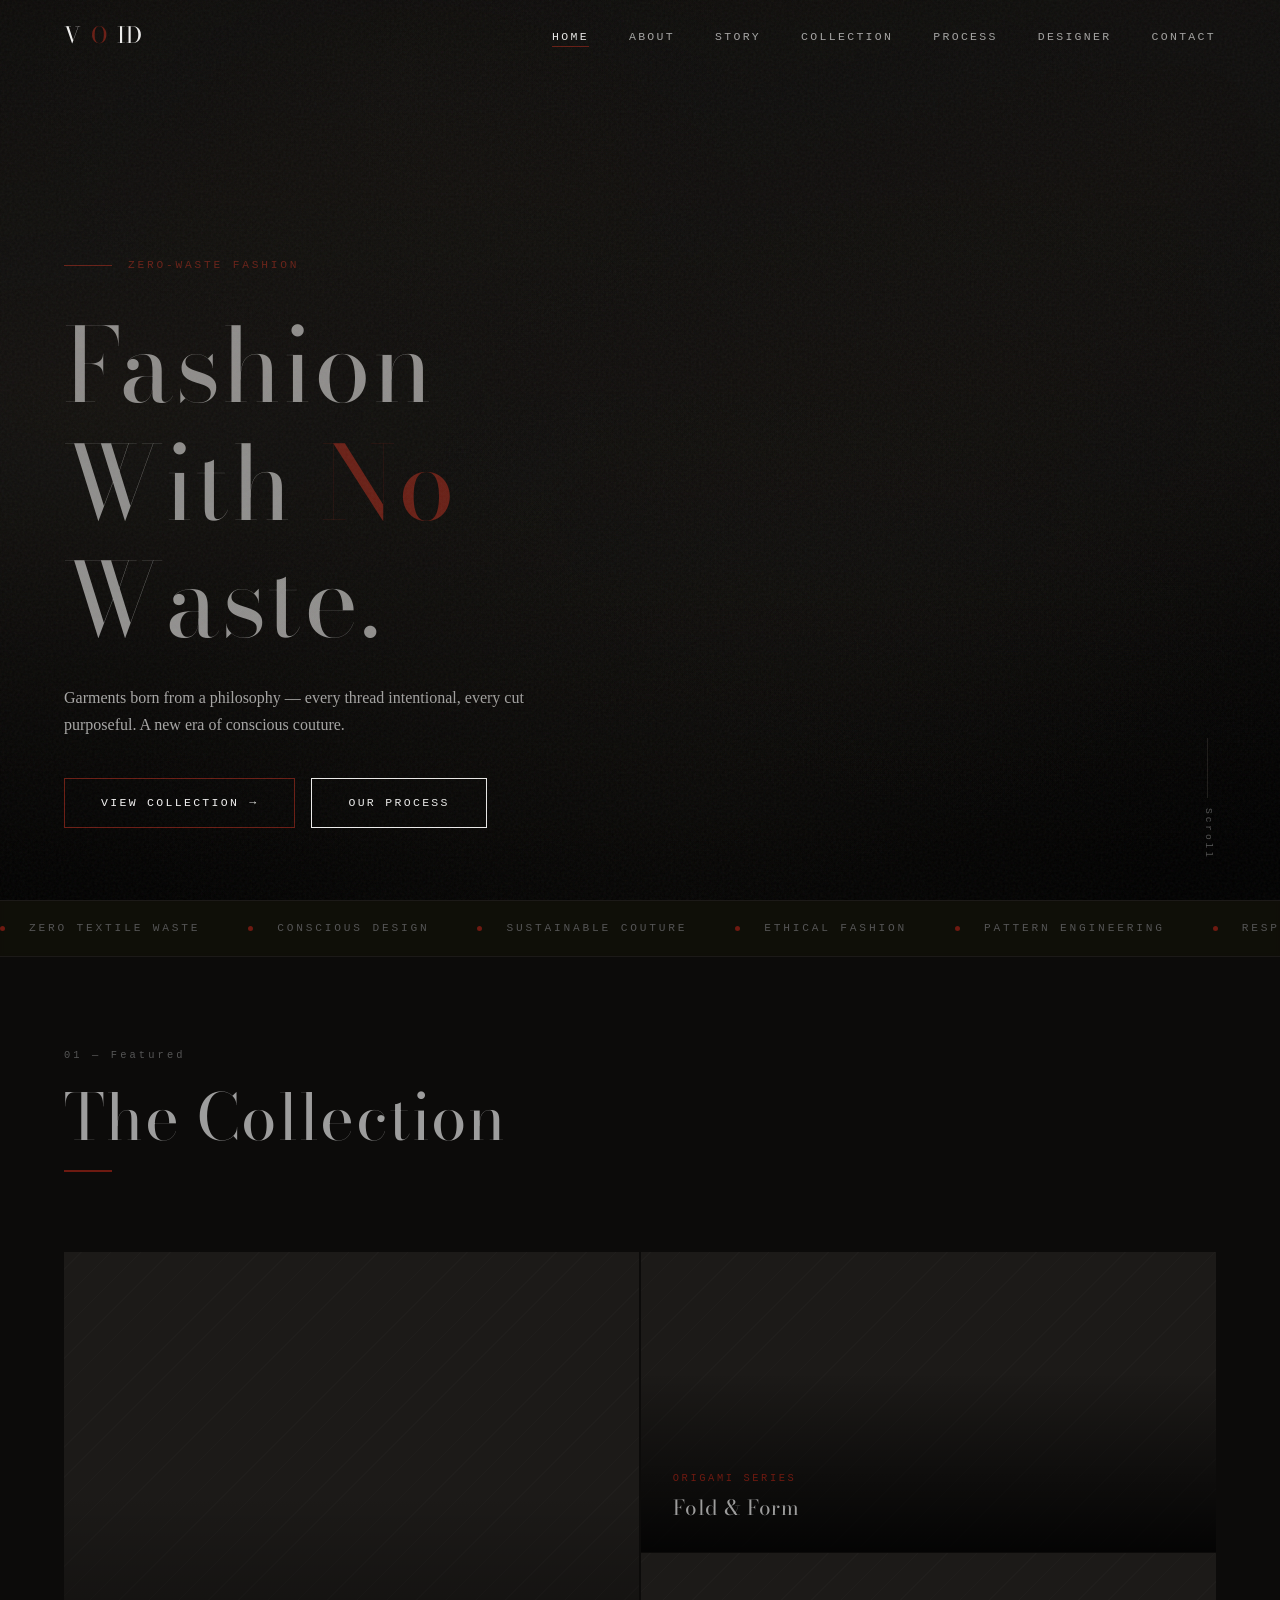
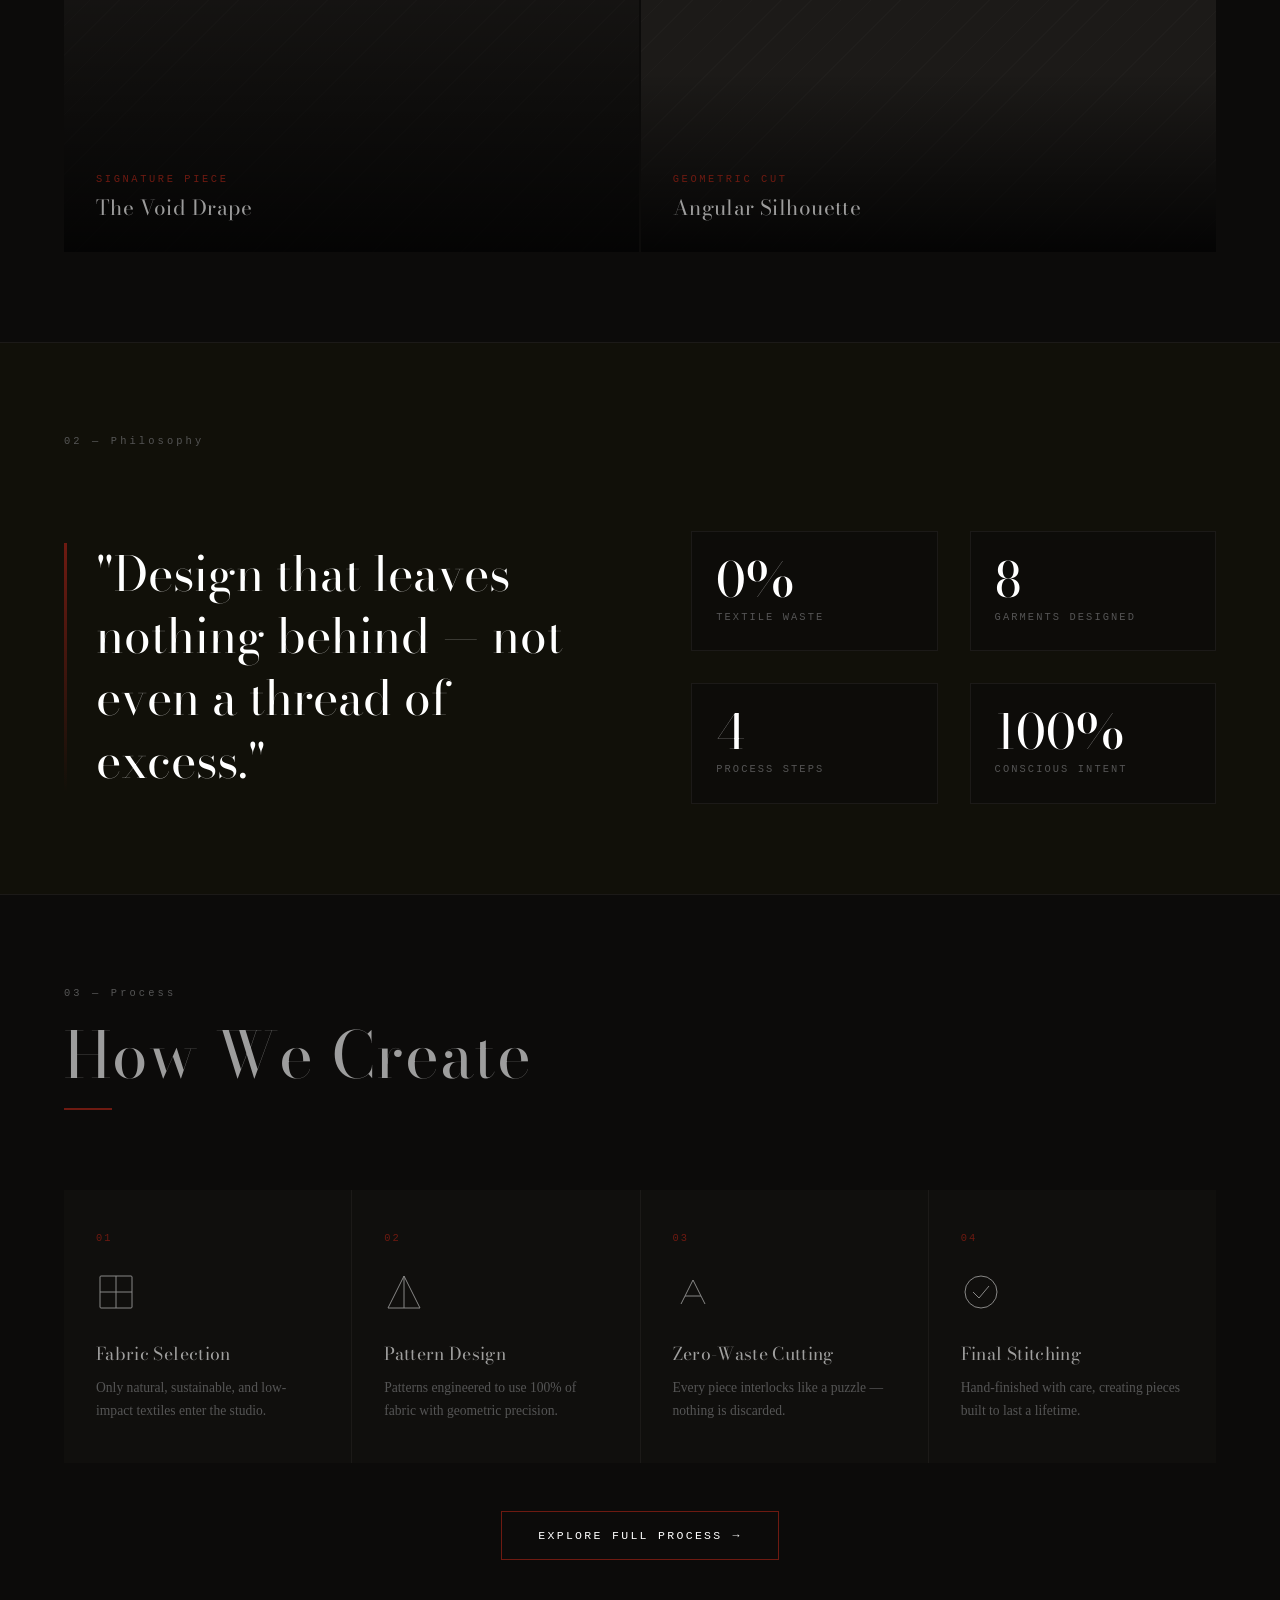
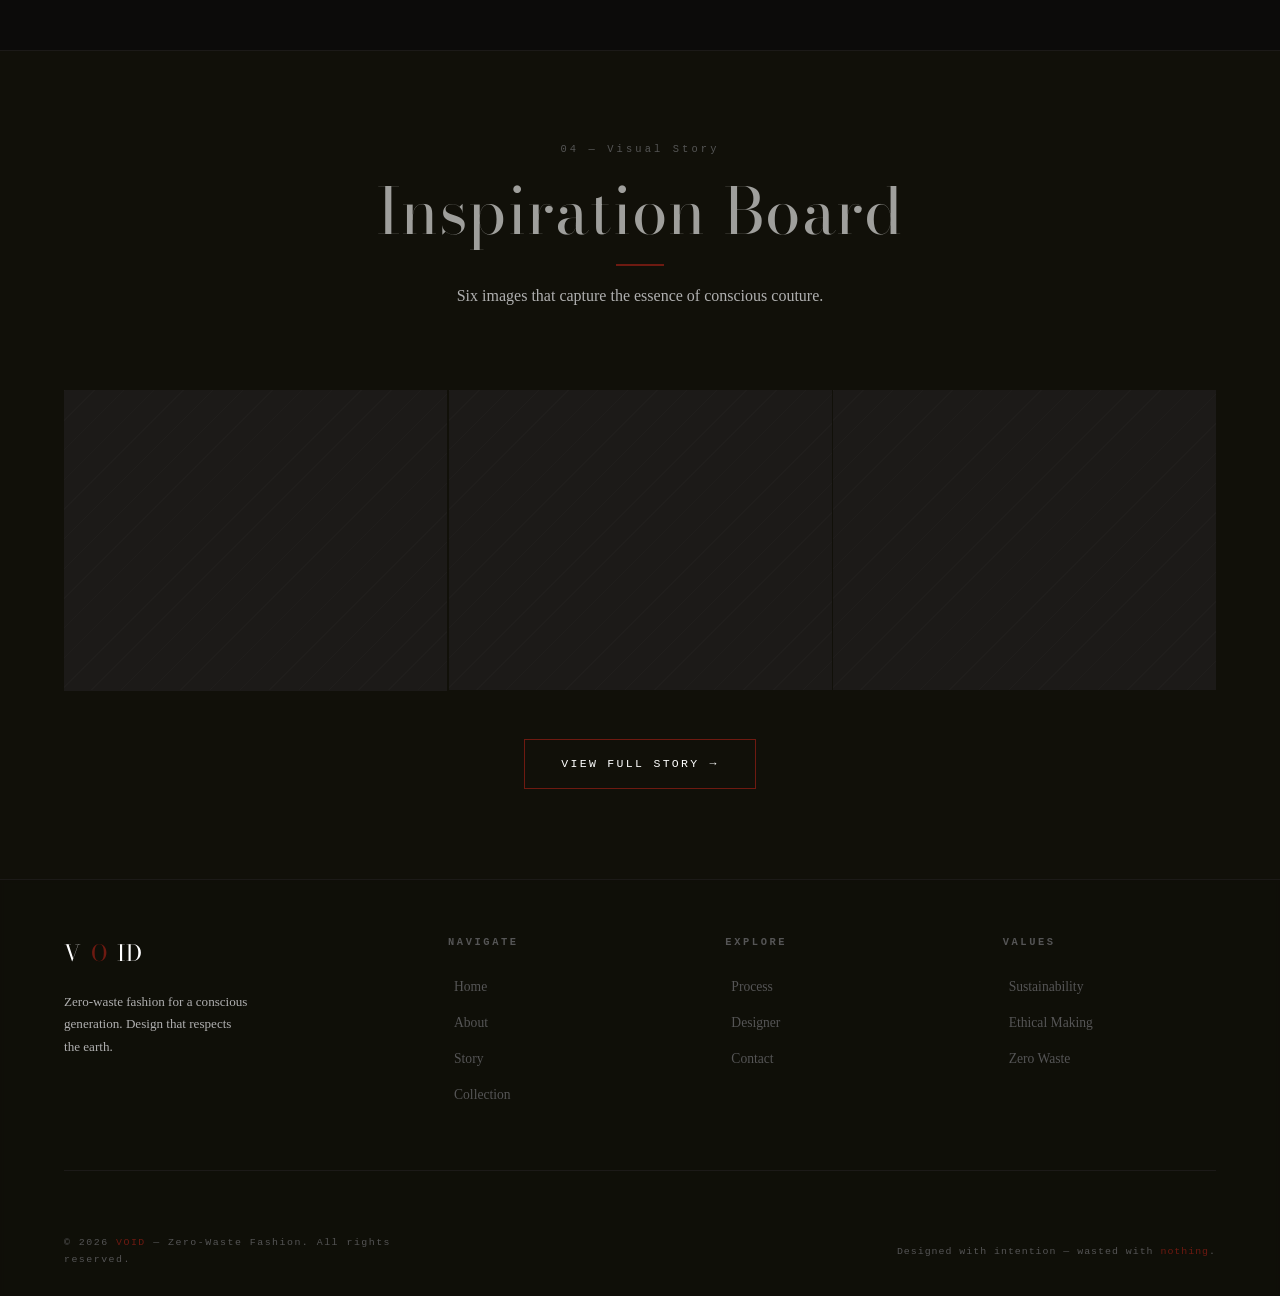
==== index.html @ 2afdbbfb "Add website files Co-Authored-By: Claude Sonnet 4.6 <noreply@anthropic.com>" ====
<!DOCTYPE html>
<html lang="en">
<head>
  <meta charset="UTF-8" />
  <meta name="viewport" content="width=device-width, initial-scale=1.0" />
  <title>VOID — Zero-Waste Fashion</title>
  <meta name="description" content="A premium zero-waste fashion brand. Conscious design, zero compromise." />
  <link rel="preconnect" href="https://fonts.googleapis.com" />
  <link rel="preconnect" href="https://fonts.gstatic.com" crossorigin />
  <link href="https://fonts.googleapis.com/css2?family=Bodoni+Moda:ital,opsz,wght@0,6..96,300;0,6..96,400;0,6..96,600;1,6..96,300;1,6..96,400&family=Inter:wght@300;400;500&display=swap" rel="stylesheet" />
  <link rel="stylesheet" href="css/styles.css" />
</head>
<body>

<!-- Page Loader -->
<div class="page-loader">
  <div class="loader-text">
    <span>VOID</span>
  </div>
  <div class="loader-bar"></div>
  <div class="loader-num">0%</div>
</div>

<!-- Custom Cursor -->
<div class="cursor-dot"></div>
<div class="cursor-ring"></div>

<!-- Lightbox -->
<div class="lightbox">
  <button class="lightbox-close">&#x2715;</button>
  <img class="lightbox-img" src="" alt="" />
</div>

<!-- Navbar -->
<nav class="navbar">
  <a href="index.html" class="nav-logo">V<span>O</span>ID</a>
  <ul class="nav-links">
    <li><a href="index.html">Home</a></li>
    <li><a href="about.html">About</a></li>
    <li><a href="story.html">Story</a></li>
    <li><a href="garments.html">Collection</a></li>
    <li><a href="zero-waste.html">Process</a></li>
    <li><a href="designer.html">Designer</a></li>
    <li><a href="contact.html">Contact</a></li>
  </ul>
  <button class="nav-toggle" aria-label="Menu">
    <span></span><span></span><span></span>
  </button>
</nav>

<!-- Mobile Nav -->
<nav class="mobile-nav">
  <a href="index.html">Home</a>
  <a href="about.html">About</a>
  <a href="story.html">Story</a>
  <a href="garments.html">Collection</a>
  <a href="zero-waste.html">Process</a>
  <a href="designer.html">Designer</a>
  <a href="contact.html">Contact</a>
  <a href="contact.html" class="btn mobile-only-button" style="margin-top: 2rem;">Contact Us</a>
</nav>

<!-- ===== HERO ===== -->
<section class="hero">
  <div class="hero-video">
    <video autoplay muted loop playsinline>
      <source src="assets/videos/hero.mp4" type="video/mp4" />
    </video>
    <!-- Fallback pattern when no video -->
    <div class="hero-placeholder">
      <div class="hero-placeholder-pattern"></div>
    </div>
  </div>

  <div class="hero-content">
    <div class="hero-label">
      <span class="label">Zero-Waste Fashion</span>
    </div>

    <h1 class="hero-title">
      <span class="line"><span>Fashion</span></span>
      <span class="line"><span>With <em style="font-style:normal;color:var(--red)">No</em></span></span>
      <span class="line"><span>Waste.</span></span>
    </h1>

    <p class="hero-sub">
      Garments born from a philosophy — every thread intentional, every cut purposeful.
      A new era of conscious couture.
    </p>

    <div class="hero-cta">
      <a href="garments.html" class="btn">
        <span>View Collection</span>
        <span class="btn-arrow">&#8594;</span>
      </a>
      <a href="zero-waste.html" class="btn btn-outline">
        <span>Our Process</span>
      </a>
    </div>
  </div>

  <div class="hero-scroll">
    <div class="scroll-line"></div>
    <span>Scroll</span>
  </div>
</section>

<!-- ===== MARQUEE ===== -->
<div class="marquee-band">
  <div class="marquee-track">
    <div class="marquee-item"><span class="marquee-dot"></span>Zero Textile Waste</div>
    <div class="marquee-item"><span class="marquee-dot"></span>Conscious Design</div>
    <div class="marquee-item"><span class="marquee-dot"></span>Sustainable Couture</div>
    <div class="marquee-item"><span class="marquee-dot"></span>Ethical Fashion</div>
    <div class="marquee-item"><span class="marquee-dot"></span>Pattern Engineering</div>
    <div class="marquee-item"><span class="marquee-dot"></span>Responsible Beauty</div>
    <!-- duplicate for seamless loop -->
    <div class="marquee-item"><span class="marquee-dot"></span>Zero Textile Waste</div>
    <div class="marquee-item"><span class="marquee-dot"></span>Conscious Design</div>
    <div class="marquee-item"><span class="marquee-dot"></span>Sustainable Couture</div>
    <div class="marquee-item"><span class="marquee-dot"></span>Ethical Fashion</div>
    <div class="marquee-item"><span class="marquee-dot"></span>Pattern Engineering</div>
    <div class="marquee-item"><span class="marquee-dot"></span>Responsible Beauty</div>
  </div>
</div>

<!-- ===== FEATURED ===== -->
<section class="section">
  <div class="section-header reveal">
    <span class="section-num">01 — Featured</span>
    <h2>The Collection</h2>
    <span class="accent-line"></span>
  </div>

  <div class="featured-grid">
    <div class="featured-item" style="min-height:600px;" data-lightbox="">
      <div class="img-placeholder" style="height:100%;">
        <span class="img-placeholder-text">Garment 01</span>
      </div>
      <div class="featured-overlay">
        <span class="featured-tag">Signature Piece</span>
        <h3 class="featured-title">The Void Drape</h3>
      </div>
    </div>

    <div class="featured-item" data-lightbox="">
      <div class="img-placeholder" style="min-height:295px;">
        <span class="img-placeholder-text">Garment 02</span>
      </div>
      <div class="featured-overlay">
        <span class="featured-tag">Origami Series</span>
        <h3 class="featured-title">Fold & Form</h3>
      </div>
    </div>

    <div class="featured-item" data-lightbox="">
      <div class="img-placeholder" style="min-height:295px;">
        <span class="img-placeholder-text">Garment 03</span>
      </div>
      <div class="featured-overlay">
        <span class="featured-tag">Geometric Cut</span>
        <h3 class="featured-title">Angular Silhouette</h3>
      </div>
    </div>
  </div>
</section>

<!-- ===== PHILOSOPHY ===== -->
<section class="section" style="background:var(--bg-2);border-top:1px solid var(--bg-3);border-bottom:1px solid var(--bg-3);">
  <div class="section-header reveal">
    <span class="section-num">02 — Philosophy</span>
  </div>
  <div class="philosophy">
    <div class="reveal-left">
      <p class="philosophy-quote">
        "Design that leaves nothing behind — not even a thread of excess."
      </p>
    </div>
    <div class="philosophy-stats reveal-right delay-2">
      <div class="stat-item">
        <div class="stat-num" data-count="0" data-suffix="%" data-prefix="">0<span>%</span></div>
        <div class="stat-label">Textile Waste</div>
      </div>
      <div class="stat-item">
        <div class="stat-num" data-count="8" data-suffix="">8</div>
        <div class="stat-label">Garments Designed</div>
      </div>
      <div class="stat-item">
        <div class="stat-num" data-count="4" data-suffix="">4</div>
        <div class="stat-label">Process Steps</div>
      </div>
      <div class="stat-item">
        <div class="stat-num" data-count="100" data-suffix="%">100<span>%</span></div>
        <div class="stat-label">Conscious Intent</div>
      </div>
    </div>
  </div>
</section>

<!-- ===== PROCESS PREVIEW ===== -->
<section class="section">
  <div class="section-header reveal">
    <span class="section-num">03 — Process</span>
    <h2>How We Create</h2>
    <span class="accent-line"></span>
  </div>

  <div class="steps-grid">
    <div class="step-card reveal delay-1">
      <div class="step-num">01</div>
      <svg class="step-icon" viewBox="0 0 40 40" fill="none" stroke="currentColor" stroke-width="1">
        <rect x="4" y="4" width="32" height="32" rx="1"/><path d="M4 20h32M20 4v32"/>
      </svg>
      <h3 class="step-title">Fabric Selection</h3>
      <p class="step-desc">Only natural, sustainable, and low-impact textiles enter the studio.</p>
    </div>
    <div class="step-card reveal delay-2">
      <div class="step-num">02</div>
      <svg class="step-icon" viewBox="0 0 40 40" fill="none" stroke="currentColor" stroke-width="1">
        <polygon points="20,4 36,36 4,36"/><line x1="20" y1="4" x2="20" y2="36"/>
      </svg>
      <h3 class="step-title">Pattern Design</h3>
      <p class="step-desc">Patterns engineered to use 100% of fabric with geometric precision.</p>
    </div>
    <div class="step-card reveal delay-3">
      <div class="step-num">03</div>
      <svg class="step-icon" viewBox="0 0 40 40" fill="none" stroke="currentColor" stroke-width="1">
        <path d="M8 32 L20 8 L32 32"/><path d="M12 24 L28 24"/>
      </svg>
      <h3 class="step-title">Zero-Waste Cutting</h3>
      <p class="step-desc">Every piece interlocks like a puzzle — nothing is discarded.</p>
    </div>
    <div class="step-card reveal delay-4">
      <div class="step-num">04</div>
      <svg class="step-icon" viewBox="0 0 40 40" fill="none" stroke="currentColor" stroke-width="1">
        <circle cx="20" cy="20" r="16"/><path d="M12 20 L18 26 L28 14"/>
      </svg>
      <h3 class="step-title">Final Stitching</h3>
      <p class="step-desc">Hand-finished with care, creating pieces built to last a lifetime.</p>
    </div>
  </div>

  <div style="text-align:center;margin-top:3rem;" class="reveal">
    <a href="zero-waste.html" class="btn">
      <span>Explore Full Process</span>
      <span class="btn-arrow">&#8594;</span>
    </a>
  </div>
</section>

<!-- ===== STORY PREVIEW ===== -->
<section class="section" style="background:var(--bg-2);border-top:1px solid var(--bg-3);">
  <div class="section-header centered reveal">
    <span class="section-num">04 — Visual Story</span>
    <h2>Inspiration Board</h2>
    <span class="accent-line center"></span>
    <p>Six images that capture the essence of conscious couture.</p>
  </div>
  <div style="display:grid;grid-template-columns:repeat(3,1fr);gap:1.5px;margin-bottom:3rem;">
    <div class="featured-item reveal delay-1" style="min-height:260px;" data-lightbox="">
      <div class="img-placeholder" style="height:260px;"><span class="img-placeholder-text">Story 01</span></div>
    </div>
    <div class="featured-item reveal delay-2" style="min-height:260px;" data-lightbox="">
      <div class="img-placeholder" style="height:260px;"><span class="img-placeholder-text">Story 02</span></div>
    </div>
    <div class="featured-item reveal delay-3" style="min-height:260px;" data-lightbox="">
      <div class="img-placeholder" style="height:260px;"><span class="img-placeholder-text">Story 03</span></div>
    </div>
  </div>
  <div style="text-align:center;" class="reveal">
    <a href="story.html" class="btn">
      <span>View Full Story</span>
      <span class="btn-arrow">&#8594;</span>
    </a>
  </div>
</section>

<!-- ===== FOOTER ===== -->
<footer class="footer">
  <div class="footer-top">
    <div class="footer-brand">
      <a href="index.html" class="nav-logo">V<span>O</span>ID</a>
      <p>Zero-waste fashion for a conscious generation. Design that respects the earth.</p>
    </div>
    <div class="footer-col">
      <h5>Navigate</h5>
      <ul>
        <li><a href="index.html">Home</a></li>
        <li><a href="about.html">About</a></li>
        <li><a href="story.html">Story</a></li>
        <li><a href="garments.html">Collection</a></li>
      </ul>
    </div>
    <div class="footer-col">
      <h5>Explore</h5>
      <ul>
        <li><a href="zero-waste.html">Process</a></li>
        <li><a href="designer.html">Designer</a></li>
        <li><a href="contact.html">Contact</a></li>
      </ul>
    </div>
    <div class="footer-col">
      <h5>Values</h5>
      <ul>
        <li><a href="#">Sustainability</a></li>
        <li><a href="#">Ethical Making</a></li>
        <li><a href="#">Zero Waste</a></li>
      </ul>
    </div>
  </div>
  <div class="footer-bottom">
    <p class="footer-copy">&copy; 2026 <span>VOID</span> — Zero-Waste Fashion. All rights reserved.</p>
    <p class="footer-made">Designed with intention &mdash; wasted with <span style="color:var(--red)">nothing</span>.</p>
  </div>
</footer>

<script src="js/script.js"></script>
</body>
</html>
---- css/styles.css ----
/* ============================================
   ZERO-WASTE FASHION — MASTER STYLESHEET
   Monochrome + Red Accent Design System
   ============================================ */

/* ---------- CSS VARIABLES ---------- */
:root {
  --bg:         #0c0b0a;
  --bg-2:       #111009;
  --bg-3:       #1c1a18;
  --bg-4:       #252220;
  --white:      #ffffff;
  --grey-light: #e0e0e0;
  --grey:       #b0b0b0;
  --grey-dark:  #555555;
  --red:        #6e1a11;
  --red-dark:   #5c1509;
  --red-glow:   rgba(110, 26, 17, 0.25);
  --red-glow-sm:rgba(110, 26, 17, 0.10);

  --font-heading: 'Bodoni Moda', 'Georgia', serif;
  --font-body:    'Georgia', 'Palatino Linotype', Palatino, serif;
  --font-mono:    'Courier New', monospace;

  --transition: 0.35s cubic-bezier(0.4, 0, 0.2, 1);
  --transition-slow: 0.7s cubic-bezier(0.4, 0, 0.2, 1);
  --radius: 2px;
  --nav-h: 70px;
}

/* ---------- RESET & BASE ---------- */
*, *::before, *::after { box-sizing: border-box; margin: 0; padding: 0; }

html {
  scroll-behavior: smooth;
  font-size: 16px;
}

body {
  background: var(--bg);
  color: var(--white);
  font-family: var(--font-body);
  line-height: 1.7;
  overflow-x: hidden;
  cursor: none;
}

img { display: block; width: 100%; object-fit: cover; }
a  { color: inherit; text-decoration: none; }
ul { list-style: none; }

/* No italics — all italic styling removed globally */
em, i, h1 em, h2 em, h3 em, h4 em, p em,
*[style*="font-style:italic"],
*[style*="font-style: italic"] { font-style: normal !important; }

/* ---------- CUSTOM CURSOR ---------- */
.cursor-dot,
.cursor-ring {
  position: fixed;
  border-radius: 50%;
  pointer-events: none;
  z-index: 99999;
  transition: transform 0.1s ease, opacity 0.3s ease;
}
.cursor-dot {
  width: 8px; height: 8px;
  background: var(--red);
  top: 0; left: 0;
  transform: translate(-50%, -50%);
}
.cursor-ring {
  width: 36px; height: 36px;
  border: 1.5px solid var(--red);
  top: 0; left: 0;
  transform: translate(-50%, -50%);
  transition: width 0.3s ease, height 0.3s ease, border-color 0.3s ease, transform 0.12s ease;
}
.cursor-ring.hovered {
  width: 56px; height: 56px;
  border-color: var(--white);
  background: var(--red-glow-sm);
}

/* ---------- SCROLLBAR ---------- */
::-webkit-scrollbar { width: 4px; }
::-webkit-scrollbar-track { background: var(--bg); }
::-webkit-scrollbar-thumb { background: var(--red); border-radius: 2px; }

/* ---------- SELECTION ---------- */
::selection { background: var(--red); color: var(--white); }

/* ---------- TYPOGRAPHY ---------- */
h1, h2, h3, h4 {
  font-family: var(--font-heading);
  font-weight: 400;
  letter-spacing: 0.02em;
  line-height: 1.15;
  color: rgba(255, 255, 255, 0.6);
}

h1 { font-size: clamp(3rem, 8vw, 7rem); }
h2 { font-size: clamp(2rem, 5vw, 4rem); }
h3 { font-size: clamp(1.25rem, 3vw, 2rem); }
h4 { font-size: 1.1rem; letter-spacing: 0.15em; text-transform: uppercase; }

/* Bodoni Moda italic — applied to key decorative text throughout all pages */
.hero-title .line:nth-child(2) span,
.hero-title .line:last-child span,
.page-hero-content h1,
.philosophy-quote,
.about-text h2,
.designer-text-col h2,
.story-intro h2,
.process-step-text h2,
blockquote,
.form-success h3,
section > div > p[style*="font-family"],
[style*="font-family:var(--font-heading)"],
[style*="font-family: var(--font-heading)"] {
  font-style: normal;
}

/* Italic accent on all em/i inside headings */
h1 em, h2 em, h3 em, h4 em, p em {
  font-style: normal;
  font-family: var(--font-heading);
  color: rgba(255,255,255,0.85);
}

/* Nav logo italic O */
.nav-logo { font-style: normal; letter-spacing: 0.05em; }
.nav-logo span { font-style: normal; }

p  { color: var(--grey); font-size: 1rem; max-width: 65ch; }

.label {
  font-family: var(--font-mono);
  font-size: 0.7rem;
  letter-spacing: 0.25em;
  text-transform: uppercase;
  color: var(--red);
}

/* ---------- WATERCOLOR PAPER BACKGROUND ---------- */
/* Layer 1: watercolor wash blotches */
body::after {
  content: '';
  position: fixed;
  inset: 0;
  background:
    radial-gradient(ellipse 180% 120% at 8%  45%,  rgba(80, 72, 60, 0.18) 0%, transparent 55%),
    radial-gradient(ellipse 130% 160% at 92% 15%,  rgba(65, 58, 48, 0.14) 0%, transparent 50%),
    radial-gradient(ellipse 100% 100% at 55% 88%,  rgba(55, 50, 40, 0.12) 0%, transparent 45%),
    radial-gradient(ellipse  70%  80% at 30% 10%,  rgba(45, 40, 32, 0.10) 0%, transparent 40%),
    radial-gradient(ellipse 110%  90% at 75% 55%,  rgba(35, 30, 25, 0.08) 0%, transparent 40%);
  pointer-events: none;
  z-index: 9997;
}

/* Layer 2: fine paper grain / noise */
body::before {
  content: '';
  position: fixed;
  inset: 0;
  background-image: url("data:image/svg+xml,%3Csvg viewBox='0 0 512 512' xmlns='http://www.w3.org/2000/svg'%3E%3Cfilter id='n'%3E%3CfeTurbulence type='fractalNoise' baseFrequency='0.68' numOctaves='4' stitchTiles='stitch'/%3E%3C/filter%3E%3Crect width='100%25' height='100%25' filter='url(%23n)' opacity='1'/%3E%3C/svg%3E");
  opacity: 0.055;
  pointer-events: none;
  z-index: 9998;
}

/* ================================================
   NAVIGATION
   ================================================ */
.navbar {
  position: fixed;
  top: 0; left: 0; right: 0;
  height: var(--nav-h);
  display: flex;
  align-items: center;
  justify-content: space-between;
  padding: 0 5vw;
  z-index: 1000;
  transition: background var(--transition), backdrop-filter var(--transition);
}
.navbar.scrolled {
  background: rgba(0,0,0,0.88);
  backdrop-filter: blur(16px);
  border-bottom: 1px solid rgba(255,255,255,0.05);
}

.nav-logo {
  font-family: var(--font-heading);
  font-size: 1.4rem;
  letter-spacing: 0.08em;
  display: flex;
  align-items: center;
  gap: 8px;
}
.nav-logo span { color: var(--red); }

.nav-links {
  display: flex;
  gap: 2.5rem;
  align-items: center;
}
.nav-links a {
  font-family: var(--font-mono);
  font-size: 0.72rem;
  letter-spacing: 0.2em;
  text-transform: uppercase;
  color: var(--grey);
  position: relative;
  transition: color var(--transition);
}
.nav-links a::after {
  content: '';
  position: absolute;
  bottom: -4px; left: 0;
  width: 0; height: 1px;
  background: var(--red);
  transition: width var(--transition);
}
.nav-links a:hover,
.nav-links a.active { color: var(--white); }
.nav-links a:hover::after,
.nav-links a.active::after { width: 100%; }

.nav-toggle {
  display: none;
  flex-direction: column;
  gap: 5px;
  cursor: none;
  background: none;
  border: none;
  padding: 4px;
}
.nav-toggle span {
  display: block;
  width: 28px; height: 1.5px;
  background: var(--white);
  transition: var(--transition);
}
.nav-toggle.open span:nth-child(1) { transform: rotate(45deg) translate(5px, 5px); }
.nav-toggle.open span:nth-child(2) { opacity: 0; transform: scaleX(0); }
.nav-toggle.open span:nth-child(3) { transform: rotate(-45deg) translate(5px, -5px); }

/* Mobile Nav */
.mobile-nav {
  position: fixed;
  inset: 0;
  background: var(--bg);
  z-index: 999;
  display: flex;
  flex-direction: column;
  align-items: center;
  justify-content: center;
  gap: 2.5rem;
  transform: translateX(100%);
  transition: transform 0.55s cubic-bezier(0.76, 0, 0.24, 1);
}
.mobile-nav.open { transform: translateX(0); }
.mobile-nav a {
  font-family: var(--font-heading);
  font-size: 2.5rem;
  color: var(--grey);
  transition: color var(--transition);
  position: relative;
}
.mobile-nav a:hover { color: var(--red); }

/* ================================================
   BUTTONS
   ================================================ */
.btn {
  display: inline-flex;
  align-items: center;
  gap: 10px;
  padding: 14px 36px;
  font-family: var(--font-mono);
  font-size: 0.72rem;
  letter-spacing: 0.2em;
  text-transform: uppercase;
  border: 1px solid var(--red);
  color: var(--white);
  background: transparent;
  cursor: none;
  position: relative;
  overflow: hidden;
  transition: color var(--transition);
}
.btn::before {
  content: '';
  position: absolute;
  inset: 0;
  background: var(--red);
  transform: scaleX(0);
  transform-origin: left;
  transition: transform var(--transition);
  z-index: 0;
}
.btn:hover::before { transform: scaleX(1); }
.btn span { position: relative; z-index: 1; }
.btn-arrow { position: relative; z-index: 1; transition: transform var(--transition); }
.btn:hover .btn-arrow { transform: translateX(4px); }

.btn-outline {
  border-color: var(--white);
}
.btn-outline::before { background: var(--white); }
.btn-outline:hover { color: var(--bg); }

.mobile-only-button {
  display: none;
}

/* ================================================
   PAGE TRANSITIONS & LOADER
   ================================================ */
.page-loader {
  position: fixed;
  inset: 0;
  background: var(--bg);
  z-index: 99997;
  display: flex;
  align-items: center;
  justify-content: center;
  flex-direction: column;
  gap: 24px;
}
.loader-text {
  font-family: var(--font-heading);
  font-size: clamp(2rem, 6vw, 5rem);
  overflow: hidden;
}
.loader-text span {
  display: inline-block;
  animation: loaderReveal 0.8s cubic-bezier(0.76, 0, 0.24, 1) forwards;
  transform: translateY(110%);
}
.loader-bar {
  width: 180px; height: 1px;
  background: var(--bg-3);
  position: relative;
  overflow: hidden;
}
.loader-bar::after {
  content: '';
  position: absolute;
  top: 0; left: -100%;
  width: 100%; height: 100%;
  background: var(--red);
  animation: loaderProgress 1.6s ease forwards 0.3s;
}
.loader-num {
  font-family: var(--font-mono);
  font-size: 0.7rem;
  color: var(--grey-dark);
  letter-spacing: 0.2em;
}

@keyframes loaderReveal {
  to { transform: translateY(0); }
}
@keyframes loaderProgress {
  to { left: 0; }
}

.page-loader.done {
  animation: loaderExit 0.7s cubic-bezier(0.76, 0, 0.24, 1) 0.3s forwards;
}
@keyframes loaderExit {
  to { transform: translateY(-100%); }
}

/* ================================================
   HERO — HOME
   ================================================ */
.hero {
  position: relative;
  height: 100vh;
  min-height: 600px;
  display: flex;
  align-items: flex-end;
  padding: 0 5vw 8vh;
  overflow: hidden;
}

.hero-video {
  position: absolute;
  inset: 0;
  z-index: 0;
}
.hero-video video {
  width: 100%; height: 100%;
  object-fit: cover;
  filter: grayscale(100%) brightness(0.35);
}
.hero-video::after {
  content: '';
  position: absolute;
  inset: 0;
  background: linear-gradient(
    to top,
    rgba(0,0,0,0.95) 0%,
    rgba(0,0,0,0.4) 50%,
    rgba(0,0,0,0.2) 100%
  );
}

.hero-placeholder {
  position: absolute;
  inset: 0;
  background: linear-gradient(135deg, #0a0a0a 0%, #1a1a1a 50%, #0d0d0d 100%);
  display: flex;
  align-items: center;
  justify-content: center;
}
.hero-placeholder-pattern {
  width: 100%; height: 100%;
  opacity: 0.06;
  background-image:
    repeating-linear-gradient(0deg, var(--white) 0, var(--white) 1px, transparent 1px, transparent 60px),
    repeating-linear-gradient(90deg, var(--white) 0, var(--white) 1px, transparent 1px, transparent 60px);
}

.hero-content {
  position: relative;
  z-index: 2;
  max-width: 900px;
}

.hero-label {
  display: flex;
  align-items: center;
  gap: 16px;
  margin-bottom: 2rem;
}
.hero-label::before {
  content: '';
  width: 48px; height: 1px;
  background: var(--red);
}

.hero-title {
  margin-bottom: 1.5rem;
  overflow: hidden;
}
.hero-title .line {
  display: block;
  overflow: hidden;
}
.hero-title .line span {
  display: block;
  transform: translateY(110%);
  animation: slideUp 0.9s cubic-bezier(0.76, 0, 0.24, 1) forwards;
}
.hero-title .line:nth-child(1) span { animation-delay: 0.1s; }
.hero-title .line:nth-child(2) span { animation-delay: 0.2s; }
.hero-title .line:nth-child(3) span { animation-delay: 0.3s; }

@keyframes slideUp {
  to { transform: translateY(0); }
}

.hero-sub {
  max-width: 480px;
  margin-bottom: 2.5rem;
  opacity: 0;
  animation: fadeIn 1s ease 0.8s forwards;
}

.hero-cta {
  display: flex;
  gap: 1rem;
  flex-wrap: wrap;
  opacity: 0;
  animation: fadeIn 1s ease 1s forwards;
}

@keyframes fadeIn {
  to { opacity: 1; }
}

.hero-scroll {
  position: absolute;
  bottom: 2.5rem;
  right: 5vw;
  z-index: 2;
  display: flex;
  flex-direction: column;
  align-items: center;
  gap: 10px;
  opacity: 0;
  animation: fadeIn 1s ease 1.4s forwards;
}
.hero-scroll span {
  font-family: var(--font-mono);
  font-size: 0.6rem;
  letter-spacing: 0.3em;
  color: var(--grey-dark);
  writing-mode: vertical-rl;
}
.scroll-line {
  width: 1px; height: 60px;
  background: var(--bg-3);
  position: relative;
  overflow: hidden;
}
.scroll-line::after {
  content: '';
  position: absolute;
  top: -100%;
  width: 100%; height: 100%;
  background: var(--red);
  animation: scrollAnim 2s ease infinite 1.5s;
}
@keyframes scrollAnim {
  to { top: 100%; }
}

/* ================================================
   SECTIONS — COMMON
   ================================================ */
.section {
  padding: 10vh 5vw;
  position: relative;
}
.section-sm { padding: 6vh 5vw; }

.section-header {
  margin-bottom: 5rem;
  display: flex;
  flex-direction: column;
  gap: 1rem;
  position: relative;
}
.section-header.centered {
  align-items: center;
  text-align: center;
}
.section-header.centered p { margin: 0 auto; }

.section-num {
  font-family: var(--font-mono);
  font-size: 0.65rem;
  letter-spacing: 0.3em;
  color: var(--grey-dark);
}

/* Red accent line */
.accent-line {
  width: 48px; height: 2px;
  background: var(--red);
  display: block;
}
.accent-line.center { margin: 0 auto; }

/* Reveal animations (JS adds .revealed) */
.reveal {
  opacity: 0;
  transform: translateY(40px);
  transition: opacity 0.8s cubic-bezier(0.4, 0, 0.2, 1),
              transform 0.8s cubic-bezier(0.4, 0, 0.2, 1);
}
.reveal.revealed {
  opacity: 1;
  transform: translateY(0);
}
.reveal-left {
  opacity: 0;
  transform: translateX(-50px);
  transition: opacity 0.8s ease, transform 0.8s ease;
}
.reveal-left.revealed { opacity: 1; transform: translateX(0); }
.reveal-right {
  opacity: 0;
  transform: translateX(50px);
  transition: opacity 0.8s ease, transform 0.8s ease;
}
.reveal-right.revealed { opacity: 1; transform: translateX(0); }

/* Stagger delays */
.delay-1 { transition-delay: 0.1s; }
.delay-2 { transition-delay: 0.2s; }
.delay-3 { transition-delay: 0.3s; }
.delay-4 { transition-delay: 0.4s; }
.delay-5 { transition-delay: 0.5s; }

/* ================================================
   HOME — MARQUEE BAND
   ================================================ */
.marquee-band {
  border-top: 1px solid var(--bg-3);
  border-bottom: 1px solid var(--bg-3);
  overflow: hidden;
  padding: 18px 0;
  background: var(--bg-2);
}
.marquee-track {
  display: flex;
  gap: 3rem;
  width: max-content;
  animation: marquee 22s linear infinite;
}
.marquee-band:hover .marquee-track { animation-play-state: paused; }
.marquee-item {
  display: flex;
  align-items: center;
  gap: 1.5rem;
  font-family: var(--font-mono);
  font-size: 0.7rem;
  letter-spacing: 0.25em;
  text-transform: uppercase;
  color: var(--grey-dark);
  white-space: nowrap;
}
.marquee-dot { width: 5px; height: 5px; border-radius: 50%; background: var(--red); }
@keyframes marquee {
  to { transform: translateX(-50%); }
}

/* ================================================
   HOME — FEATURED SECTION
   ================================================ */
.featured-grid {
  display: grid;
  grid-template-columns: 1fr 1fr;
  gap: 1.5px;
}
.featured-item {
  position: relative;
  overflow: hidden;
  background: var(--bg-3);
  cursor: none;
}
.featured-item:first-child {
  grid-row: span 2;
}
.featured-img {
  width: 100%;
  height: 100%;
  min-height: 300px;
  object-fit: cover;
  filter: grayscale(100%) brightness(0.7);
  transition: transform 0.9s cubic-bezier(0.4, 0, 0.2, 1),
              filter 0.7s ease;
}
.featured-item:hover .featured-img {
  transform: scale(1.06);
  filter: grayscale(60%) brightness(0.85);
}
.featured-overlay {
  position: absolute;
  inset: 0;
  background: linear-gradient(to top, rgba(0,0,0,0.85) 0%, transparent 60%);
  display: flex;
  flex-direction: column;
  justify-content: flex-end;
  padding: 2rem;
}
.featured-tag {
  font-family: var(--font-mono);
  font-size: 0.65rem;
  letter-spacing: 0.25em;
  text-transform: uppercase;
  color: var(--red);
  margin-bottom: 0.5rem;
}
.featured-title { font-size: 1.3rem; }

/* Red slide-in reveal */
.featured-item::before {
  content: '';
  position: absolute;
  inset: 0;
  background: var(--red);
  transform: scaleY(1);
  transform-origin: top;
  transition: transform 0.8s cubic-bezier(0.76, 0, 0.24, 1);
  z-index: 2;
}
.featured-item.revealed::before { transform: scaleY(0); }

/* ================================================
   HOME — PHILOSOPHY
   ================================================ */
.philosophy {
  display: grid;
  grid-template-columns: 1fr 1fr;
  gap: 8vw;
  align-items: center;
}
.philosophy-quote {
  font-family: var(--font-heading);
  font-size: clamp(1.8rem, 4vw, 3rem);
  line-height: 1.3;
  color: var(--white);
  position: relative;
  padding-left: 2rem;
}
.philosophy-quote::before {
  content: '';
  position: absolute;
  left: 0; top: 0; bottom: 0;
  width: 3px;
  background: linear-gradient(to bottom, var(--red), transparent);
}

.philosophy-stats {
  display: grid;
  grid-template-columns: 1fr 1fr;
  gap: 2rem;
}
.stat-item { padding: 1.5rem; border: 1px solid var(--bg-3); }
.stat-num {
  font-family: var(--font-heading);
  font-size: 3rem;
  color: var(--white);
  line-height: 1;
  margin-bottom: 0.3rem;
}
.stat-num span { color: var(--red); }
.stat-label {
  font-family: var(--font-mono);
  font-size: 0.65rem;
  letter-spacing: 0.2em;
  text-transform: uppercase;
  color: var(--grey-dark);
}

/* ================================================
   HOME — PROCESS PREVIEW
   ================================================ */
.steps-grid {
  display: grid;
  grid-template-columns: repeat(4, 1fr);
  gap: 1px;
  background: var(--bg-3);
}
.step-card {
  background: var(--bg);
  padding: 2.5rem 2rem;
  position: relative;
  overflow: hidden;
  transition: background var(--transition);
}
.step-card::after {
  content: '';
  position: absolute;
  bottom: 0; left: 0;
  width: 0; height: 2px;
  background: var(--red);
  transition: width var(--transition-slow);
}
.step-card:hover { background: var(--bg-2); }
.step-card:hover::after { width: 100%; }

.step-num {
  font-family: var(--font-mono);
  font-size: 0.65rem;
  color: var(--red);
  letter-spacing: 0.2em;
  margin-bottom: 1.5rem;
}
.step-icon {
  width: 40px; height: 40px;
  margin-bottom: 1.5rem;
  opacity: 0.5;
  transition: opacity var(--transition);
}
.step-card:hover .step-icon { opacity: 1; }
.step-title { font-size: 1.1rem; margin-bottom: 0.75rem; }
.step-desc { font-size: 0.85rem; color: var(--grey-dark); }

/* ================================================
   ABOUT PAGE
   ================================================ */
.page-hero {
  height: 55vh;
  min-height: 380px;
  display: flex;
  align-items: flex-end;
  padding: 0 5vw 6vh;
  position: relative;
  overflow: hidden;
  background: var(--bg-2);
}
.page-hero-bg {
  position: absolute;
  inset: 0;
  background: radial-gradient(ellipse 80% 80% at 50% 0%, rgba(255,46,46,0.07) 0%, transparent 70%);
}
.page-hero-line {
  position: absolute;
  bottom: 0; left: 0; right: 0;
  height: 1px;
  background: linear-gradient(to right, var(--red), transparent);
}
.page-hero-content { position: relative; z-index: 1; }
.page-hero-label { margin-bottom: 1rem; }

.about-split {
  display: grid;
  grid-template-columns: 1fr 1fr;
  gap: 8vw;
  align-items: start;
}
.about-img-wrap {
  position: relative;
  overflow: hidden;
}
.about-img-wrap img {
  height: 550px;
  filter: grayscale(100%);
  transition: filter var(--transition-slow);
}
.about-img-wrap:hover img { filter: grayscale(60%); }
.about-img-label {
  position: absolute;
  bottom: 1.5rem; left: 1.5rem;
  font-family: var(--font-mono);
  font-size: 0.65rem;
  letter-spacing: 0.2em;
  color: var(--grey);
  background: rgba(0,0,0,0.7);
  padding: 6px 12px;
}
.about-img-wrap::before {
  content: '';
  position: absolute;
  top: 16px; right: -16px;
  width: 100%; height: 100%;
  border: 1px solid var(--bg-3);
  z-index: -1;
}

.about-text h2 { margin-bottom: 1.5rem; }
.about-text p { margin-bottom: 1.2rem; }

.values-list {
  margin-top: 2.5rem;
  display: flex;
  flex-direction: column;
  gap: 0;
}
.value-item {
  display: flex;
  align-items: flex-start;
  gap: 1.2rem;
  padding: 1.2rem 0;
  border-bottom: 1px solid var(--bg-3);
  transition: padding-left var(--transition);
}
.value-item:hover { padding-left: 8px; }
.value-icon { color: var(--red); font-size: 1rem; margin-top: 3px; flex-shrink: 0; }
.value-content h4 { font-size: 0.85rem; letter-spacing: 0.1em; margin-bottom: 0.3rem; color: var(--white); }
.value-content p { font-size: 0.82rem; }

/* ================================================
   STORY PAGE — MASONRY GRID
   ================================================ */
.story-intro {
  max-width: 700px;
  margin: 0 auto 5rem;
  text-align: center;
}
.story-intro h2 { margin-bottom: 1rem; }

.story-masonry {
  columns: 3;
  column-gap: 1.5px;
}
.story-item {
  break-inside: avoid;
  margin-bottom: 1.5px;
  position: relative;
  overflow: hidden;
  background: var(--bg-3);
  cursor: none;
}
.story-item img {
  width: 100%;
  filter: grayscale(100%) brightness(0.75);
  transition: transform 0.9s cubic-bezier(0.4, 0, 0.2, 1),
              filter 0.6s ease;
  display: block;
}
.story-item:hover img {
  transform: scale(1.05);
  filter: grayscale(30%) brightness(0.9);
}
.story-item-caption {
  position: absolute;
  bottom: 0; left: 0; right: 0;
  padding: 2rem 1.5rem 1.5rem;
  background: linear-gradient(to top, rgba(0,0,0,0.9), transparent);
  transform: translateY(100%);
  transition: transform var(--transition-slow);
}
.story-item:hover .story-item-caption { transform: translateY(0); }
.story-item-num {
  font-family: var(--font-mono);
  font-size: 0.6rem;
  color: var(--red);
  letter-spacing: 0.25em;
  margin-bottom: 0.5rem;
}
.story-item-title { font-size: 1rem; }

/* ================================================
   GARMENTS PAGE
   ================================================ */
.garments-filter {
  display: flex;
  gap: 0.5rem;
  margin-bottom: 3rem;
  flex-wrap: wrap;
}
.filter-btn {
  font-family: var(--font-mono);
  font-size: 0.65rem;
  letter-spacing: 0.2em;
  text-transform: uppercase;
  padding: 8px 20px;
  border: 1px solid var(--bg-3);
  background: none;
  color: var(--grey-dark);
  cursor: none;
  transition: all var(--transition);
}
.filter-btn:hover,
.filter-btn.active {
  border-color: var(--red);
  color: var(--white);
  background: rgba(110,26,17,0.08);
}

.garments-grid {
  display: grid;
  grid-template-columns: repeat(4, 1fr);
  gap: 1.5px;
}
.garment-card {
  background: var(--bg-3);
  overflow: hidden;
  position: relative;
  cursor: none;
}
.garment-img-wrap {
  overflow: hidden;
  position: relative;
  height: 380px;
}
.garment-img-wrap img {
  height: 100%;
  filter: grayscale(100%) brightness(0.8);
  transition: transform 0.9s cubic-bezier(0.4, 0, 0.2, 1),
              filter 0.6s ease;
}
.garment-card:hover .garment-img-wrap img {
  transform: scale(1.08);
  filter: grayscale(20%) brightness(0.95);
}
.garment-overlay {
  position: absolute;
  inset: 0;
  background: rgba(0,0,0,0.5);
  display: flex;
  align-items: center;
  justify-content: center;
  opacity: 0;
  transition: opacity var(--transition);
}
.garment-card:hover .garment-overlay { opacity: 1; }
.garment-overlay-icon {
  width: 48px; height: 48px;
  border: 1px solid var(--white);
  border-radius: 50%;
  display: flex;
  align-items: center;
  justify-content: center;
  transform: scale(0.6);
  transition: transform var(--transition-slow);
}
.garment-card:hover .garment-overlay-icon { transform: scale(1); }

.garment-info {
  padding: 1.2rem;
  border-top: 1px solid var(--bg-4);
}
.garment-tag {
  font-family: var(--font-mono);
  font-size: 0.6rem;
  letter-spacing: 0.2em;
  color: var(--red);
  margin-bottom: 0.4rem;
}
.garment-name { font-size: 1rem; margin-bottom: 0.3rem; }
.garment-desc { font-size: 0.78rem; color: var(--grey-dark); }

/* ================================================
   ZERO-WASTE PROCESS PAGE
   ================================================ */
.process-hero-text {
  max-width: 650px;
}

.process-timeline {
  position: relative;
  display: flex;
  flex-direction: column;
  gap: 0;
}
.process-timeline::before {
  content: '';
  position: absolute;
  left: 40px; top: 0; bottom: 0;
  width: 1px;
  background: var(--bg-3);
}

.process-step {
  display: grid;
  grid-template-columns: 80px 1fr;
  gap: 3rem;
  padding: 4rem 0;
  border-bottom: 1px solid var(--bg-3);
  align-items: start;
  position: relative;
}
.process-step:last-child { border-bottom: none; }

.process-step-num {
  display: flex;
  flex-direction: column;
  align-items: center;
  gap: 8px;
  position: sticky;
  top: 100px;
}
.process-step-circle {
  width: 40px; height: 40px;
  border: 1px solid var(--bg-3);
  border-radius: 50%;
  display: flex;
  align-items: center;
  justify-content: center;
  font-family: var(--font-mono);
  font-size: 0.65rem;
  color: var(--grey-dark);
  background: var(--bg);
  position: relative;
  z-index: 1;
  transition: border-color var(--transition), color var(--transition), background var(--transition);
}
.process-step.active .process-step-circle {
  border-color: var(--red);
  color: var(--red);
  background: rgba(110,26,17,0.08);
}

.process-step-body {
  display: grid;
  grid-template-columns: 1fr 1fr;
  gap: 4rem;
  align-items: center;
}
.process-step-img {
  height: 340px;
  overflow: hidden;
  background: var(--bg-3);
}
.process-step-img img {
  height: 100%;
  filter: grayscale(100%);
  transition: filter var(--transition-slow);
}
.process-step:hover .process-step-img img { filter: grayscale(40%); }
.process-step-text h3 { margin-bottom: 1rem; }
.process-step-text p { margin-bottom: 1.5rem; }
.process-tags {
  display: flex;
  flex-wrap: wrap;
  gap: 0.5rem;
}
.process-tag {
  font-family: var(--font-mono);
  font-size: 0.6rem;
  letter-spacing: 0.15em;
  padding: 4px 12px;
  border: 1px solid var(--bg-4);
  color: var(--grey-dark);
  text-transform: uppercase;
}

/* ================================================
   DESIGNER PAGE
   ================================================ */
.designer-hero {
  display: grid;
  grid-template-columns: 1fr 1.2fr;
  gap: 0;
  min-height: 80vh;
}
.designer-img-col {
  position: relative;
  overflow: hidden;
}
.designer-img-col img {
  height: 100%;
  min-height: 500px;
  filter: grayscale(100%) brightness(0.75);
  transition: filter var(--transition-slow);
}
.designer-img-col:hover img { filter: grayscale(30%) brightness(0.9); }
.designer-img-col::after {
  content: '';
  position: absolute;
  inset: 0;
  background: linear-gradient(to right, transparent 70%, var(--bg) 100%);
}

.designer-text-col {
  display: flex;
  flex-direction: column;
  justify-content: center;
  padding: 6vw;
  background: var(--bg);
}
.designer-text-col .label { margin-bottom: 2rem; }
.designer-text-col h2 { margin-bottom: 1.5rem; }
.designer-text-col p { margin-bottom: 1rem; }

.designer-concepts {
  margin-top: 3rem;
  display: grid;
  grid-template-columns: repeat(3, 1fr);
  gap: 1px;
  background: var(--bg-3);
}
.concept-card {
  background: var(--bg);
  padding: 2rem 1.5rem;
  transition: background var(--transition);
  position: relative;
  overflow: hidden;
}
.concept-card::before {
  content: '';
  position: absolute;
  top: 0; left: 0; right: 0;
  height: 2px;
  background: var(--red);
  transform: scaleX(0);
  transform-origin: left;
  transition: transform var(--transition);
}
.concept-card:hover::before { transform: scaleX(1); }
.concept-card:hover { background: var(--bg-2); }
.concept-icon { font-size: 1.5rem; margin-bottom: 1rem; opacity: 0.7; }
.concept-title { font-size: 0.9rem; margin-bottom: 0.6rem; letter-spacing: 0.08em; }
.concept-text { font-size: 0.8rem; color: var(--grey-dark); }

/* ================================================
   CONTACT PAGE
   ================================================ */
.contact-layout {
  display: grid;
  grid-template-columns: 1fr 1.5fr;
  gap: 8vw;
  align-items: start;
}
.contact-info h2 { margin-bottom: 1rem; }
.contact-info p { margin-bottom: 2.5rem; }

.contact-details {
  display: flex;
  flex-direction: column;
  gap: 1.5rem;
}
.contact-detail {
  display: flex;
  align-items: flex-start;
  gap: 1rem;
}
.contact-detail-icon {
  width: 40px; height: 40px;
  border: 1px solid var(--bg-3);
  display: flex;
  align-items: center;
  justify-content: center;
  color: var(--red);
  flex-shrink: 0;
  font-size: 0.9rem;
}
.contact-detail-text p { font-size: 0.82rem; }
.contact-detail-text strong { color: var(--white); font-weight: 500; display: block; margin-bottom: 2px; }

.contact-socials {
  display: flex;
  gap: 1rem;
  margin-top: 2.5rem;
}
.social-link {
  width: 40px; height: 40px;
  border: 1px solid var(--bg-3);
  display: flex;
  align-items: center;
  justify-content: center;
  color: var(--grey-dark);
  font-size: 0.85rem;
  transition: all var(--transition);
}
.social-link:hover {
  border-color: var(--red);
  color: var(--red);
  background: var(--red-glow-sm);
}

/* FORM */
.contact-form {
  display: flex;
  flex-direction: column;
  gap: 1.5rem;
}
.form-group { position: relative; }
.form-group label {
  display: block;
  font-family: var(--font-mono);
  font-size: 0.65rem;
  letter-spacing: 0.2em;
  text-transform: uppercase;
  color: var(--grey-dark);
  margin-bottom: 0.6rem;
  transition: color var(--transition);
}
.form-group:focus-within label { color: var(--red); }

.form-group input,
.form-group textarea,
.form-group select {
  width: 100%;
  background: var(--bg-2);
  border: 1px solid var(--bg-3);
  border-bottom-color: var(--bg-4);
  color: var(--white);
  font-family: var(--font-body);
  font-size: 0.95rem;
  padding: 14px 16px;
  outline: none;
  transition: border-color var(--transition), background var(--transition);
  border-radius: var(--radius);
  resize: none;
}
.form-group input:focus,
.form-group textarea:focus,
.form-group select:focus {
  border-color: var(--red);
  background: rgba(110,26,17,0.03);
}
.form-group textarea { min-height: 140px; }

.form-row { display: grid; grid-template-columns: 1fr 1fr; gap: 1.5rem; }

.form-line {
  position: absolute;
  bottom: 0; left: 0;
  height: 2px;
  width: 0;
  background: var(--red);
  transition: width 0.4s ease;
}
.form-group:focus-within .form-line { width: 100%; }

.form-submit { display: flex; align-items: center; justify-content: space-between; flex-wrap: wrap; gap: 1rem; }
.form-privacy {
  font-family: var(--font-mono);
  font-size: 0.6rem;
  color: var(--grey-dark);
  letter-spacing: 0.1em;
}

/* Success message */
.form-success {
  display: none;
  text-align: center;
  padding: 3rem;
  border: 1px solid var(--bg-3);
}
.form-success.show { display: block; }
.form-success-icon { font-size: 2rem; color: var(--red); margin-bottom: 1rem; }

/* ================================================
   FOOTER
   ================================================ */
.footer {
  background: var(--bg-2);
  border-top: 1px solid var(--bg-3);
  padding: 6vh 5vw 3vh;
}
.footer-top {
  display: grid;
  grid-template-columns: 1.5fr 1fr 1fr 1fr;
  gap: 4rem;
  margin-bottom: 4rem;
  padding-bottom: 4rem;
  border-bottom: 1px solid var(--bg-3);
}
.footer-brand .nav-logo { margin-bottom: 1.2rem; }
.footer-brand p { font-size: 0.82rem; max-width: 28ch; }

.footer-col h5 {
  font-family: var(--font-mono);
  font-size: 0.65rem;
  letter-spacing: 0.25em;
  text-transform: uppercase;
  color: var(--grey-dark);
  margin-bottom: 1.5rem;
}
.footer-col ul { display: flex; flex-direction: column; gap: 0.8rem; }
.footer-col a {
  font-size: 0.85rem;
  color: var(--grey-dark);
  transition: color var(--transition);
  display: flex;
  align-items: center;
  gap: 6px;
}
.footer-col a::before {
  content: '';
  width: 0; height: 1px;
  background: var(--red);
  transition: width var(--transition);
}
.footer-col a:hover { color: var(--white); }
.footer-col a:hover::before { width: 12px; }

.footer-bottom {
  display: flex;
  align-items: center;
  justify-content: space-between;
  flex-wrap: wrap;
  gap: 1rem;
}
.footer-copy {
  font-family: var(--font-mono);
  font-size: 0.62rem;
  letter-spacing: 0.15em;
  color: var(--grey-dark);
}
.footer-copy span { color: var(--red); }
.footer-made {
  font-family: var(--font-mono);
  font-size: 0.62rem;
  letter-spacing: 0.1em;
  color: var(--grey-dark);
}

/* Hide hero grid pattern when video is present */
.hero-placeholder { display: none; }

/* ================================================
   IMAGE PLACEHOLDERS (when no real images)
   ================================================ */
.img-placeholder {
  background: var(--bg-3);
  display: flex;
  align-items: center;
  justify-content: center;
  min-height: 300px;
  position: relative;
  overflow: hidden;
}
.img-placeholder::before {
  content: '';
  position: absolute;
  inset: 0;
  background:
    repeating-linear-gradient(
      -45deg,
      transparent,
      transparent 20px,
      rgba(255,255,255,0.015) 20px,
      rgba(255,255,255,0.015) 21px
    );
}
.img-placeholder-text {
  font-family: var(--font-mono);
  font-size: 0.65rem;
  letter-spacing: 0.25em;
  color: var(--grey-dark);
  text-transform: uppercase;
}

/* ================================================
   LIGHTBOX
   ================================================ */
.lightbox {
  position: fixed;
  inset: 0;
  background: rgba(0,0,0,0.96);
  z-index: 10000;
  display: none;
  align-items: center;
  justify-content: center;
  opacity: 0;
  transition: opacity 0.4s ease;
}
.lightbox.open {
  display: flex;
  opacity: 1;
}
.lightbox-img {
  max-width: 85vw;
  max-height: 85vh;
  object-fit: contain;
  filter: grayscale(100%);
}
.lightbox-close {
  position: absolute;
  top: 2rem; right: 2rem;
  width: 48px; height: 48px;
  border: 1px solid var(--bg-3);
  background: none;
  color: var(--white);
  font-size: 1.2rem;
  cursor: none;
  transition: border-color var(--transition), color var(--transition);
}
.lightbox-close:hover { border-color: var(--red); color: var(--red); }

/* ================================================
   TOAST NOTIFICATION
   ================================================ */
.toast {
  position: fixed;
  bottom: 2rem;
  left: 50%;
  transform: translateX(-50%) translateY(100px);
  background: var(--bg-2);
  border: 1px solid var(--bg-3);
  border-left: 3px solid var(--red);
  padding: 1rem 1.5rem;
  font-family: var(--font-mono);
  font-size: 0.7rem;
  letter-spacing: 0.1em;
  color: var(--white);
  z-index: 9999;
  transition: transform 0.4s cubic-bezier(0.4, 0, 0.2, 1);
}
.toast.show { transform: translateX(-50%) translateY(0); }

/* ================================================
   RESPONSIVE
   ================================================ */
@media (max-width: 1024px) {
  .garments-grid { grid-template-columns: repeat(2, 1fr); }
  .steps-grid { grid-template-columns: repeat(2, 1fr); }
  .philosophy { grid-template-columns: 1fr; gap: 4rem; }
  .process-step-body { grid-template-columns: 1fr; gap: 2rem; }
  .designer-hero { grid-template-columns: 1fr; }
  .designer-img-col img { min-height: 350px; }
  .designer-img-col::after { background: none; }
  .footer-top { grid-template-columns: 1fr 1fr; gap: 2.5rem; }
}

@media (max-width: 768px) {
  :root { --nav-h: 60px; }
  .nav-links { display: none; }
  .nav-toggle { display: flex; }

  .hero-cta { flex-direction: column; align-items: flex-start; }
  .featured-grid { grid-template-columns: 1fr; }
  .featured-item:first-child { grid-row: span 1; }
  .garments-grid { grid-template-columns: repeat(2, 1fr); }
  .garment-img-wrap { height: 260px; }
  .story-masonry { columns: 2; }
  .about-split { grid-template-columns: 1fr; }
  .about-img-wrap::before { display: none; }
  .contact-layout { grid-template-columns: 1fr; }
  .form-row { grid-template-columns: 1fr; }
  .designer-concepts { grid-template-columns: 1fr; }
  .footer-top { grid-template-columns: 1fr; }
  .process-step { grid-template-columns: 60px 1fr; gap: 1.5rem; }
  .process-timeline::before { left: 30px; }
  .process-step-circle { width: 32px; height: 32px; font-size: 0.6rem; }
  .philosophy-stats { grid-template-columns: 1fr 1fr; }
  .section-header { margin-bottom: 3rem; }
  .about-img-wrap img { height: 380px; }
  .hero-scroll { display: none; }
  .garments-filter { gap: 0.4rem; }
}

@media (max-width: 480px) {
  .garments-grid { grid-template-columns: 1fr; }
  .story-masonry { columns: 1; }
  .steps-grid { grid-template-columns: 1fr; }
  .philosophy-stats { grid-template-columns: 1fr; }
  .mobile-only-button { display: inline-flex; }
  .section { padding: 6vh 4vw; }
  .hero { padding: 0 4vw 6vh; }
  .page-hero { padding: 0 4vw 4vh; }
  .footer-top { gap: 1.5rem; }
  .designer-text-col { padding: 4vw; }
  .contact-layout { gap: 3rem; }
  .process-step { gap: 1rem; }
}

/* ================================================
   UTILITY
   ================================================ */
.text-red { color: var(--red); }
.text-grey { color: var(--grey); }
.mt-1 { margin-top: 1rem; }
.mt-2 { margin-top: 2rem; }
.mb-0 { margin-bottom: 0; }
.flex { display: flex; }
.flex-center { display: flex; align-items: center; justify-content: center; }
.gap-1 { gap: 1rem; }
.w-full { width: 100%; }

/* glitch hover effect for headings */
.glitch {
  position: relative;
}
.glitch:hover::before,
.glitch:hover::after {
  content: attr(data-text);
  position: absolute;
  top: 0; left: 0;
  width: 100%; height: 100%;
  font-family: inherit;
  font-size: inherit;
  font-weight: inherit;
  letter-spacing: inherit;
}
.glitch:hover::before {
  color: var(--red);
  animation: glitch1 0.3s steps(2) infinite;
  clip-path: polygon(0 0, 100% 0, 100% 45%, 0 45%);
}
.glitch:hover::after {
  color: #00ffff;
  animation: glitch2 0.3s steps(2) infinite;
  clip-path: polygon(0 55%, 100% 55%, 100% 100%, 0 100%);
  opacity: 0.4;
}
@keyframes glitch1 {
  0%   { transform: translate(2px, 0); }
  50%  { transform: translate(-2px, 0); }
  100% { transform: translate(2px, 0); }
}
@keyframes glitch2 {
  0%   { transform: translate(-2px, 0); }
  50%  { transform: translate(2px, 0); }
  100% { transform: translate(-2px, 0); }
}

/* ================================================
   WATERCOLOR PAPER — SECTION TRANSPARENCY
   Allows the body texture to bleed through sections
   ================================================ */

/* Secondary background sections — semi-transparent so body watercolor shows */
.marquee-band,
.footer {
  background: rgba(17, 16, 9, 0.82);
  backdrop-filter: blur(2px);
}

.step-card,
.concept-card,
.garment-card,
.stat-item,
.contact-detail-icon,
.value-item {
  background: rgba(12, 11, 10, 0.75);
}

.step-card:hover,
.concept-card:hover {
  background: rgba(22, 20, 18, 0.85);
}

/* Page hero — subtle warm watercolor gradient overlay */
.page-hero {
  background: linear-gradient(
    160deg,
    rgba(22, 18, 14, 0.96) 0%,
    rgba(14, 12, 10, 0.90) 40%,
    rgba(28, 22, 16, 0.88) 100%
  );
}
.page-hero-bg {
  background: radial-gradient(ellipse 80% 80% at 50% 0%,
    rgba(184, 52, 40, 0.06) 0%, transparent 70%);
}

/* Loader — warmer dark */
.page-loader { background: #0c0b0a; }

/* Form inputs — slightly warm dark */
.form-group input,
.form-group textarea,
.form-group select {
  background: rgba(20, 18, 15, 0.9);
}

/* ================================================
   BODONI MODA ITALIC — extra italic flair
   ================================================ */

/* Section subtitles and quotes use italic Bodoni */
.section-header h2,
.about-text h2 {
  font-style: normal;
}

/* Hero title last line — italic emphasis */
.hero-title .line:nth-child(odd) span {
  font-style: normal;
}

/* Featured item titles */
.featured-title {
  font-style: normal;
}

/* Designer page hero title */
.designer-text-col h2 {
  font-style: normal;
}

/* Story section title */
.story-intro h2 {
  font-style: normal;
}

/* Process step headings */
.process-step-text h2 {
  font-style: normal;
}

/* Philosophy quote */
.philosophy-quote {
  font-style: normal;
}

/* Page hero h1 */
.page-hero-content h1 {
  font-style: normal;
}

/* Garment name */
.garment-name {
  font-style: normal;
  font-family: var(--font-heading);
}

/* Step card title */
.step-title {
  font-style: normal;
}

/* Footer brand logo — all italic */
.footer-brand .nav-logo {
  font-style: normal;
}

/* Stat numbers — use heading font for dramatic look */
.stat-num {
  font-family: var(--font-heading);
  font-style: normal;
}

/* Contact headings */
.contact-info h2 {
  font-style: normal;
}
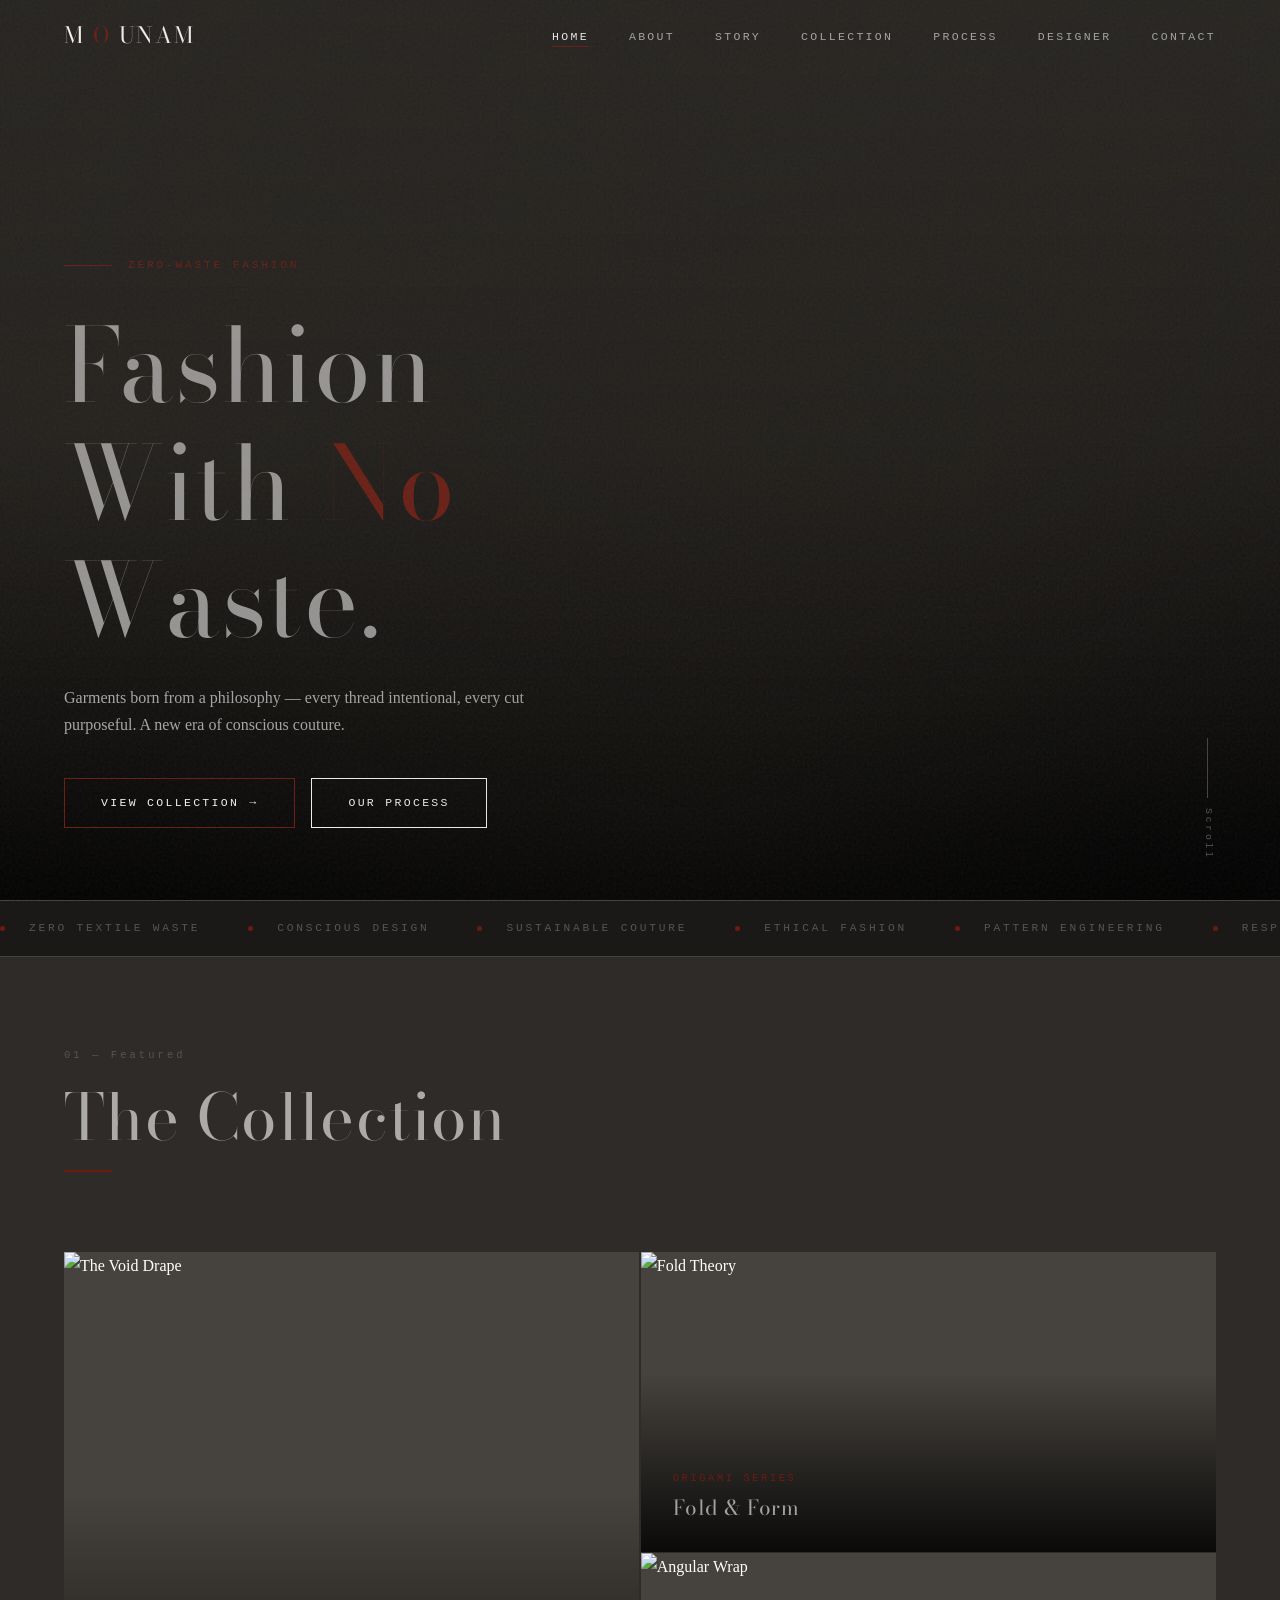
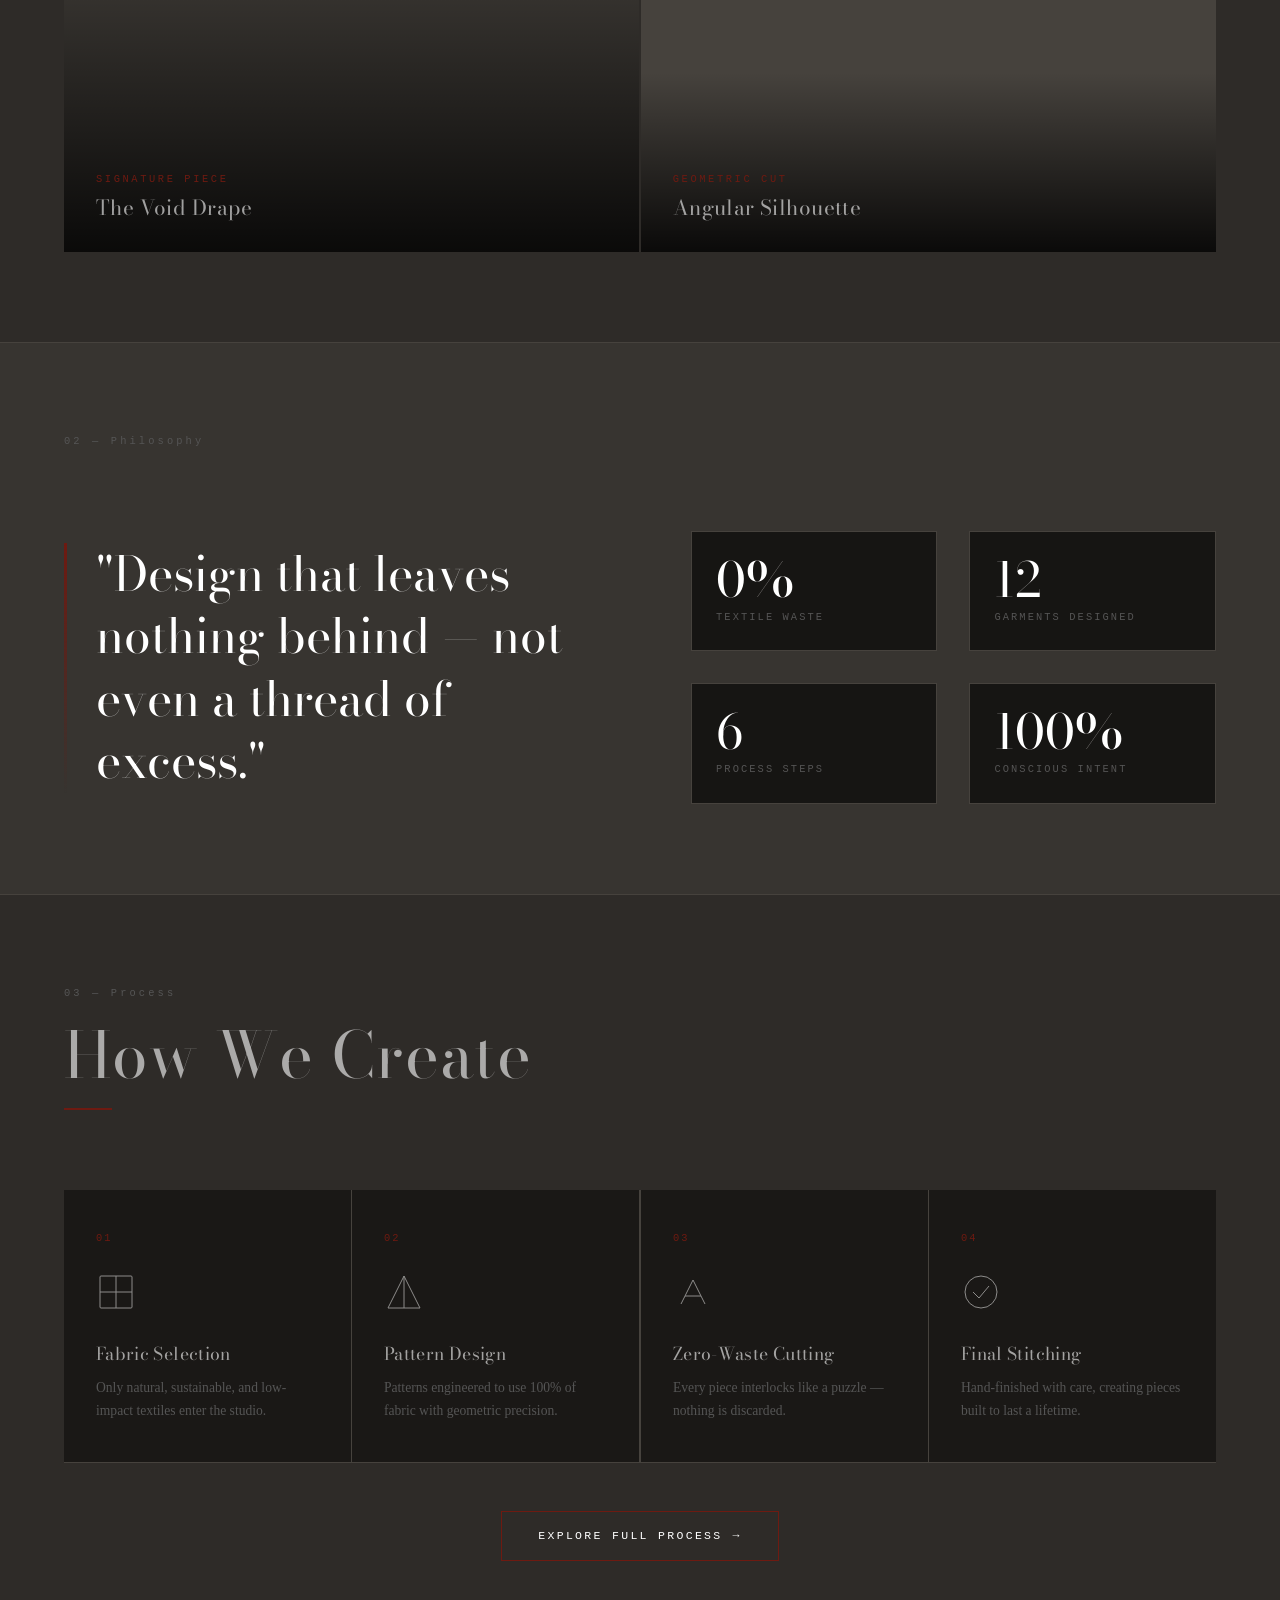
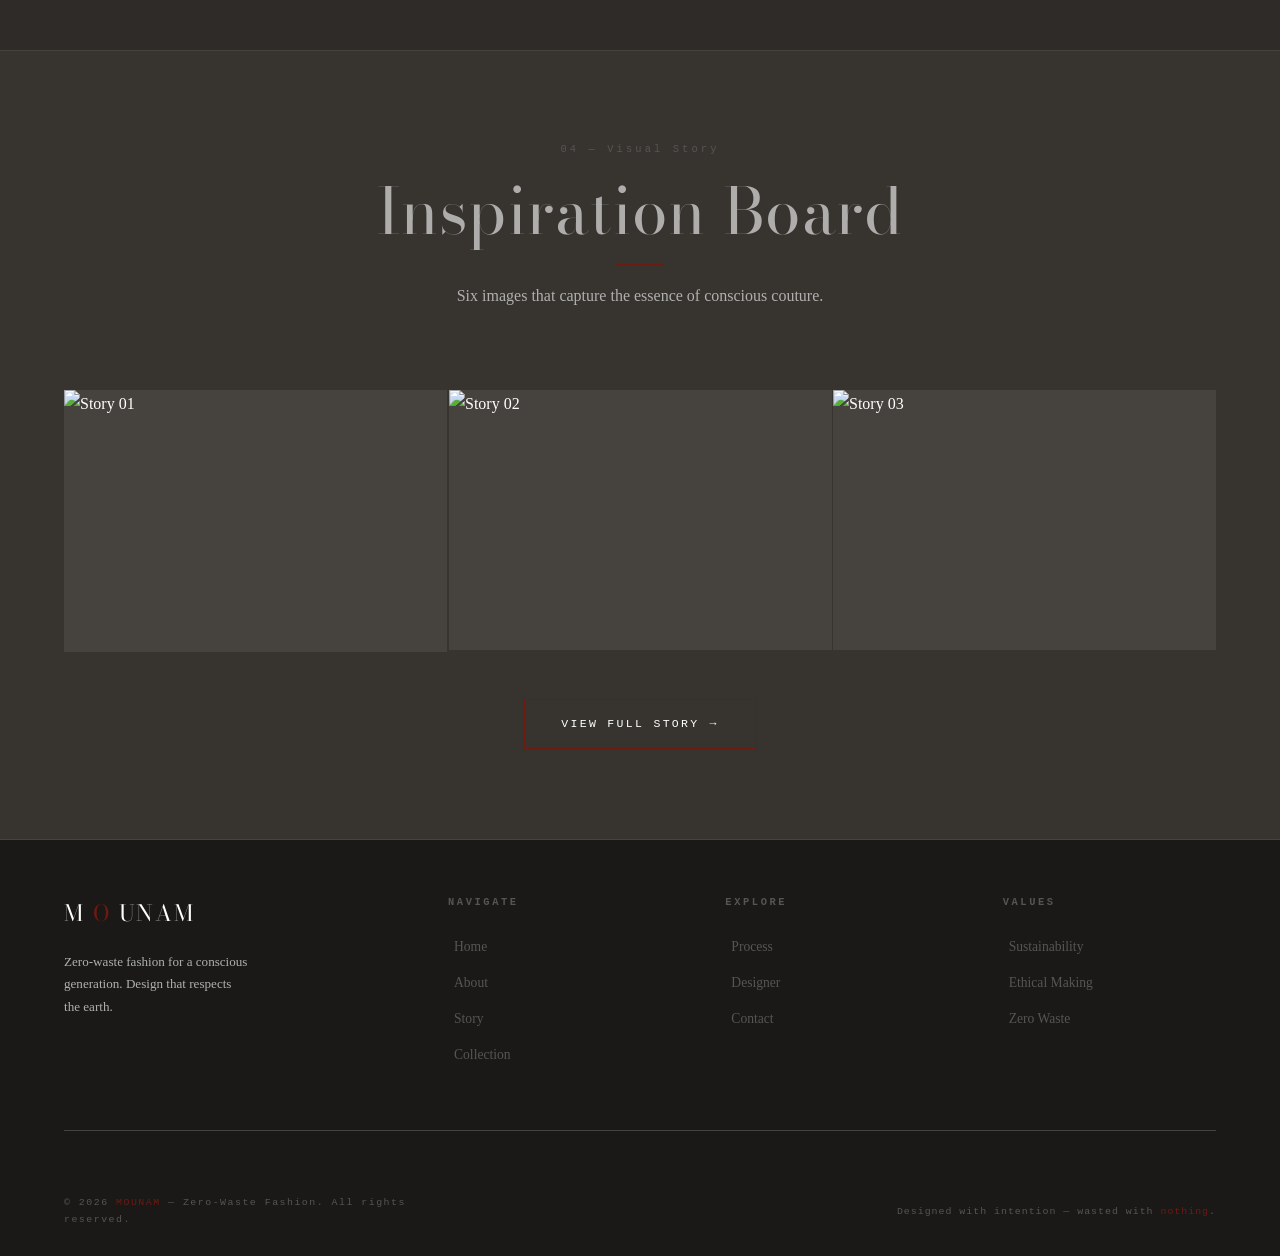
==== commit fb8fd914: "Initial commit" ====
--- a/index.html
+++ b/index.html
@@ -3,7 +3,7 @@
 <head>
   <meta charset="UTF-8" />
   <meta name="viewport" content="width=device-width, initial-scale=1.0" />
-  <title>VOID — Zero-Waste Fashion</title>
+  <title>MOUNAM — Zero-Waste Fashion</title>
   <meta name="description" content="A premium zero-waste fashion brand. Conscious design, zero compromise." />
   <link rel="preconnect" href="https://fonts.googleapis.com" />
   <link rel="preconnect" href="https://fonts.gstatic.com" crossorigin />
@@ -15,7 +15,7 @@
 <!-- Page Loader -->
 <div class="page-loader">
   <div class="loader-text">
-    <span>VOID</span>
+    <span>MOUNAM</span>
   </div>
   <div class="loader-bar"></div>
   <div class="loader-num">0%</div>
@@ -33,7 +33,7 @@
 
 <!-- Navbar -->
 <nav class="navbar">
-  <a href="index.html" class="nav-logo">V<span>O</span>ID</a>
+  <a href="index.html" class="nav-logo">M<span>O</span>UNAM</a>
   <ul class="nav-links">
     <li><a href="index.html">Home</a></li>
     <li><a href="about.html">About</a></li>
@@ -133,30 +133,24 @@
   </div>
 
   <div class="featured-grid">
-    <div class="featured-item" style="min-height:600px;" data-lightbox="">
-      <div class="img-placeholder" style="height:100%;">
-        <span class="img-placeholder-text">Garment 01</span>
-      </div>
+    <div class="featured-item" style="min-height:600px;" data-lightbox="assets/images/garments/IMG_7956.png">
+      <img src="assets/images/garments/IMG_7956.png" alt="The Void Drape" style="height:600px;" />
       <div class="featured-overlay">
         <span class="featured-tag">Signature Piece</span>
         <h3 class="featured-title">The Void Drape</h3>
       </div>
     </div>
 
-    <div class="featured-item" data-lightbox="">
-      <div class="img-placeholder" style="min-height:295px;">
-        <span class="img-placeholder-text">Garment 02</span>
-      </div>
+    <div class="featured-item" data-lightbox="assets/images/garments/IMG_7986.png">
+      <img src="assets/images/garments/IMG_7986.png" alt="Fold Theory" style="min-height:295px;" />
       <div class="featured-overlay">
         <span class="featured-tag">Origami Series</span>
         <h3 class="featured-title">Fold & Form</h3>
       </div>
     </div>
 
-    <div class="featured-item" data-lightbox="">
-      <div class="img-placeholder" style="min-height:295px;">
-        <span class="img-placeholder-text">Garment 03</span>
-      </div>
+    <div class="featured-item" data-lightbox="assets/images/garments/IMG_7990.png">
+      <img src="assets/images/garments/IMG_7990.png" alt="Angular Wrap" style="min-height:295px;" />
       <div class="featured-overlay">
         <span class="featured-tag">Geometric Cut</span>
         <h3 class="featured-title">Angular Silhouette</h3>
@@ -182,11 +176,11 @@
         <div class="stat-label">Textile Waste</div>
       </div>
       <div class="stat-item">
-        <div class="stat-num" data-count="8" data-suffix="">8</div>
+        <div class="stat-num" data-count="12" data-suffix="">12</div>
         <div class="stat-label">Garments Designed</div>
       </div>
       <div class="stat-item">
-        <div class="stat-num" data-count="4" data-suffix="">4</div>
+        <div class="stat-num" data-count="6" data-suffix="">6</div>
         <div class="stat-label">Process Steps</div>
       </div>
       <div class="stat-item">
@@ -257,14 +251,14 @@
     <p>Six images that capture the essence of conscious couture.</p>
   </div>
   <div style="display:grid;grid-template-columns:repeat(3,1fr);gap:1.5px;margin-bottom:3rem;">
-    <div class="featured-item reveal delay-1" style="min-height:260px;" data-lightbox="">
-      <div class="img-placeholder" style="height:260px;"><span class="img-placeholder-text">Story 01</span></div>
-    </div>
-    <div class="featured-item reveal delay-2" style="min-height:260px;" data-lightbox="">
-      <div class="img-placeholder" style="height:260px;"><span class="img-placeholder-text">Story 02</span></div>
-    </div>
-    <div class="featured-item reveal delay-3" style="min-height:260px;" data-lightbox="">
-      <div class="img-placeholder" style="height:260px;"><span class="img-placeholder-text">Story 03</span></div>
+    <div class="featured-item reveal delay-1" style="min-height:260px;" data-lightbox="assets/images/garments/IMG_8010.png">
+      <img src="assets/images/garments/IMG_8010.png" alt="Story 01" style="height:260px;" />
+    </div>
+    <div class="featured-item reveal delay-2" style="min-height:260px;" data-lightbox="assets/images/garments/IMG_8032.png">
+      <img src="assets/images/garments/IMG_8032.png" alt="Story 02" style="height:260px;" />
+    </div>
+    <div class="featured-item reveal delay-3" style="min-height:260px;" data-lightbox="assets/images/garments/IMG_8057.png">
+      <img src="assets/images/garments/IMG_8057.png" alt="Story 03" style="height:260px;" />
     </div>
   </div>
   <div style="text-align:center;" class="reveal">
@@ -279,7 +273,7 @@
 <footer class="footer">
   <div class="footer-top">
     <div class="footer-brand">
-      <a href="index.html" class="nav-logo">V<span>O</span>ID</a>
+      <a href="index.html" class="nav-logo">M<span>O</span>UNAM</a>
       <p>Zero-waste fashion for a conscious generation. Design that respects the earth.</p>
     </div>
     <div class="footer-col">
@@ -309,7 +303,7 @@
     </div>
   </div>
   <div class="footer-bottom">
-    <p class="footer-copy">&copy; 2026 <span>VOID</span> — Zero-Waste Fashion. All rights reserved.</p>
+    <p class="footer-copy">&copy; 2026 <span>MOUNAM</span> — Zero-Waste Fashion. All rights reserved.</p>
     <p class="footer-made">Designed with intention &mdash; wasted with <span style="color:var(--red)">nothing</span>.</p>
   </div>
 </footer>
--- a/css/styles.css
+++ b/css/styles.css
@@ -5,10 +5,10 @@
 
 /* ---------- CSS VARIABLES ---------- */
 :root {
-  --bg:         #0c0b0a;
-  --bg-2:       #111009;
-  --bg-3:       #1c1a18;
-  --bg-4:       #252220;
+  --bg:         #2e2b28;
+  --bg-2:       #373430;
+  --bg-3:       #46423d;
+  --bg-4:       #55504a;
   --white:      #ffffff;
   --grey-light: #e0e0e0;
   --grey:       #b0b0b0;
@@ -61,19 +61,18 @@
   border-radius: 50%;
   pointer-events: none;
   z-index: 99999;
-  transition: transform 0.1s ease, opacity 0.3s ease;
+  top: 0; left: 0;
+  will-change: transform;
 }
 .cursor-dot {
   width: 8px; height: 8px;
   background: var(--red);
-  top: 0; left: 0;
-  transform: translate(-50%, -50%);
+  transition: opacity 0.3s ease;
 }
 .cursor-ring {
   width: 36px; height: 36px;
   border: 1.5px solid var(--red);
-  top: 0; left: 0;
-  transform: translate(-50%, -50%);
+  transition: width 0.25s ease, height 0.25s ease, border-color 0.25s ease, opacity 0.3s ease;
   transition: width 0.3s ease, height 0.3s ease, border-color 0.3s ease, transform 0.12s ease;
 }
 .cursor-ring.hovered {
@@ -181,11 +180,11 @@
   justify-content: space-between;
   padding: 0 5vw;
   z-index: 1000;
-  transition: background var(--transition), backdrop-filter var(--transition);
+  transition: background 0.3s ease;
+  will-change: background;
 }
 .navbar.scrolled {
-  background: rgba(0,0,0,0.88);
-  backdrop-filter: blur(16px);
+  background: rgba(20,18,16,0.96);
   border-bottom: 1px solid rgba(255,255,255,0.05);
 }
 
@@ -394,7 +393,7 @@
 .hero-video video {
   width: 100%; height: 100%;
   object-fit: cover;
-  filter: grayscale(100%) brightness(0.35);
+  filter: grayscale(60%) brightness(0.85);
 }
 .hero-video::after {
   content: '';
@@ -559,26 +558,29 @@
 /* Reveal animations (JS adds .revealed) */
 .reveal {
   opacity: 0;
-  transform: translateY(40px);
-  transition: opacity 0.8s cubic-bezier(0.4, 0, 0.2, 1),
-              transform 0.8s cubic-bezier(0.4, 0, 0.2, 1);
+  transform: translate3d(0, 30px, 0);
+  transition: opacity 0.6s cubic-bezier(0.4, 0, 0.2, 1),
+              transform 0.6s cubic-bezier(0.4, 0, 0.2, 1);
+  will-change: transform, opacity;
 }
 .reveal.revealed {
   opacity: 1;
-  transform: translateY(0);
+  transform: translate3d(0, 0, 0);
 }
 .reveal-left {
   opacity: 0;
-  transform: translateX(-50px);
-  transition: opacity 0.8s ease, transform 0.8s ease;
-}
-.reveal-left.revealed { opacity: 1; transform: translateX(0); }
+  transform: translate3d(-40px, 0, 0);
+  transition: opacity 0.6s ease, transform 0.6s ease;
+  will-change: transform, opacity;
+}
+.reveal-left.revealed { opacity: 1; transform: translate3d(0, 0, 0); }
 .reveal-right {
   opacity: 0;
-  transform: translateX(50px);
-  transition: opacity 0.8s ease, transform 0.8s ease;
-}
-.reveal-right.revealed { opacity: 1; transform: translateX(0); }
+  transform: translate3d(40px, 0, 0);
+  transition: opacity 0.6s ease, transform 0.6s ease;
+  will-change: transform, opacity;
+}
+.reveal-right.revealed { opacity: 1; transform: translate3d(0, 0, 0); }
 
 /* Stagger delays */
 .delay-1 { transition-delay: 0.1s; }
@@ -642,13 +644,14 @@
   height: 100%;
   min-height: 300px;
   object-fit: cover;
-  filter: grayscale(100%) brightness(0.7);
-  transition: transform 0.9s cubic-bezier(0.4, 0, 0.2, 1),
-              filter 0.7s ease;
+  filter: grayscale(60%) brightness(1.05);
+  transition: transform 0.6s cubic-bezier(0.4, 0, 0.2, 1),
+              filter 0.4s ease;
+  will-change: transform;
 }
 .featured-item:hover .featured-img {
   transform: scale(1.06);
-  filter: grayscale(60%) brightness(0.85);
+  filter: grayscale(60%) brightness(1.0);
 }
 .featured-overlay {
   position: absolute;
@@ -812,7 +815,7 @@
 }
 .about-img-wrap img {
   height: 550px;
-  filter: grayscale(100%);
+  filter: grayscale(40%) brightness(1.05);
   transition: filter var(--transition-slow);
 }
 .about-img-wrap:hover img { filter: grayscale(60%); }
@@ -879,16 +882,24 @@
   background: var(--bg-3);
   cursor: none;
 }
+.story-item-img {
+  width: 100%;
+  overflow: hidden;
+  position: relative;
+}
 .story-item img {
   width: 100%;
-  filter: grayscale(100%) brightness(0.75);
-  transition: transform 0.9s cubic-bezier(0.4, 0, 0.2, 1),
-              filter 0.6s ease;
+  height: 100%;
+  object-fit: cover;
+  filter: grayscale(60%) brightness(1.05);
+  transition: transform 0.5s cubic-bezier(0.4, 0, 0.2, 1),
+              filter 0.35s ease;
   display: block;
+  will-change: transform;
 }
 .story-item:hover img {
   transform: scale(1.05);
-  filter: grayscale(30%) brightness(0.9);
+  filter: grayscale(30%) brightness(1.05);
 }
 .story-item-caption {
   position: absolute;
@@ -946,6 +957,8 @@
   overflow: hidden;
   position: relative;
   cursor: none;
+  transition: opacity 0.35s ease, transform 0.35s ease;
+  will-change: transform, opacity;
 }
 .garment-img-wrap {
   overflow: hidden;
@@ -954,13 +967,14 @@
 }
 .garment-img-wrap img {
   height: 100%;
-  filter: grayscale(100%) brightness(0.8);
-  transition: transform 0.9s cubic-bezier(0.4, 0, 0.2, 1),
-              filter 0.6s ease;
+  filter: grayscale(60%) brightness(1.05);
+  transition: transform 0.5s cubic-bezier(0.4, 0, 0.2, 1),
+              filter 0.35s ease;
+  will-change: transform;
 }
 .garment-card:hover .garment-img-wrap img {
   transform: scale(1.08);
-  filter: grayscale(20%) brightness(0.95);
+  filter: grayscale(20%) brightness(1.05);
 }
 .garment-overlay {
   position: absolute;
@@ -1073,10 +1087,14 @@
 }
 .process-step-img img {
   height: 100%;
-  filter: grayscale(100%);
-  transition: filter var(--transition-slow);
-}
-.process-step:hover .process-step-img img { filter: grayscale(40%); }
+  filter: grayscale(100%) brightness(0.75);
+  transition: filter 0.5s ease, transform 0.5s ease;
+  will-change: transform, filter;
+}
+.process-step:hover .process-step-img img {
+  filter: grayscale(0%) brightness(1.0);
+  transform: scale(1.04);
+}
 .process-step-text h3 { margin-bottom: 1rem; }
 .process-step-text p { margin-bottom: 1.5rem; }
 .process-tags {
@@ -1110,10 +1128,10 @@
 .designer-img-col img {
   height: 100%;
   min-height: 500px;
-  filter: grayscale(100%) brightness(0.75);
+  filter: grayscale(60%) brightness(1.05);
   transition: filter var(--transition-slow);
 }
-.designer-img-col:hover img { filter: grayscale(30%) brightness(0.9); }
+.designer-img-col:hover img { filter: grayscale(30%) brightness(1.0); }
 .designer-img-col::after {
   content: '';
   position: absolute;
@@ -1415,7 +1433,7 @@
   max-width: 85vw;
   max-height: 85vh;
   object-fit: contain;
-  filter: grayscale(100%);
+  filter: grayscale(40%) brightness(1.05);
 }
 .lightbox-close {
   position: absolute;
@@ -1565,8 +1583,7 @@
 /* Secondary background sections — semi-transparent so body watercolor shows */
 .marquee-band,
 .footer {
-  background: rgba(17, 16, 9, 0.82);
-  backdrop-filter: blur(2px);
+  background: rgba(26, 25, 23, 0.95);
 }
 
 .step-card,
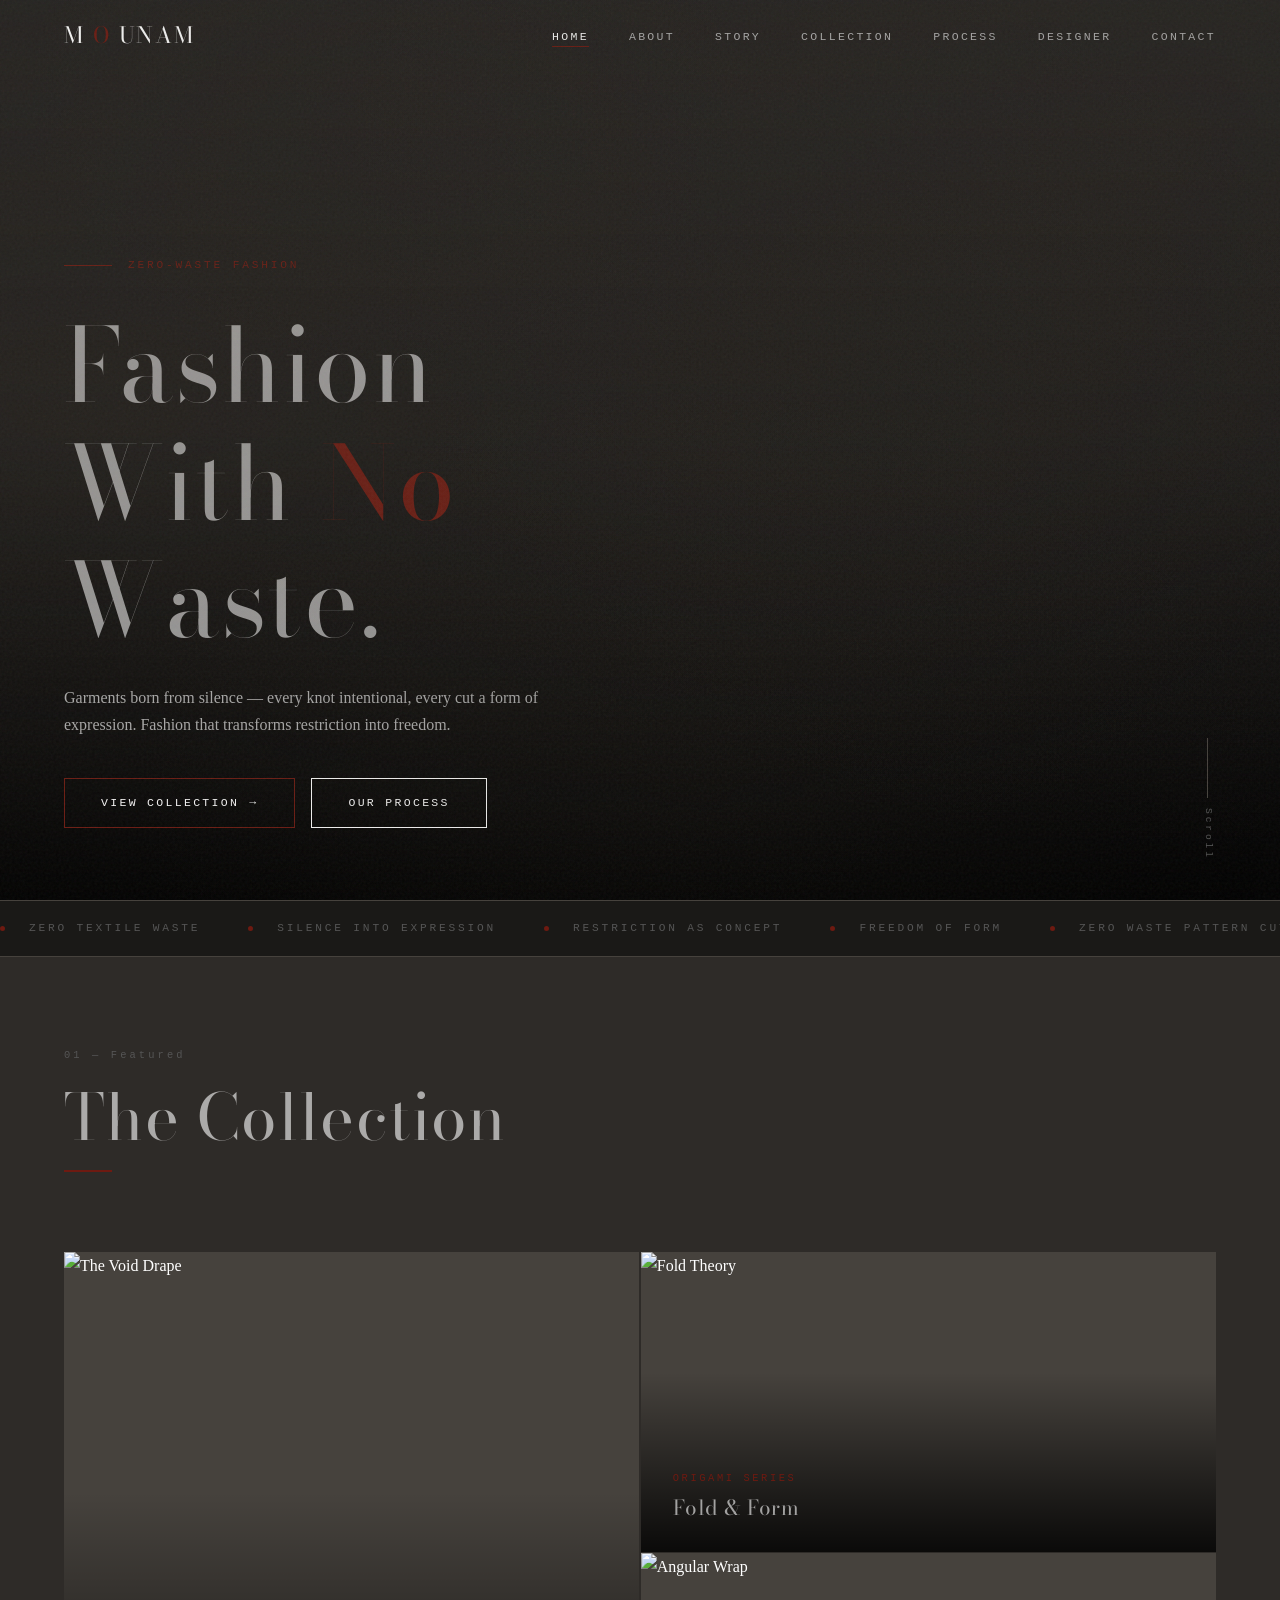
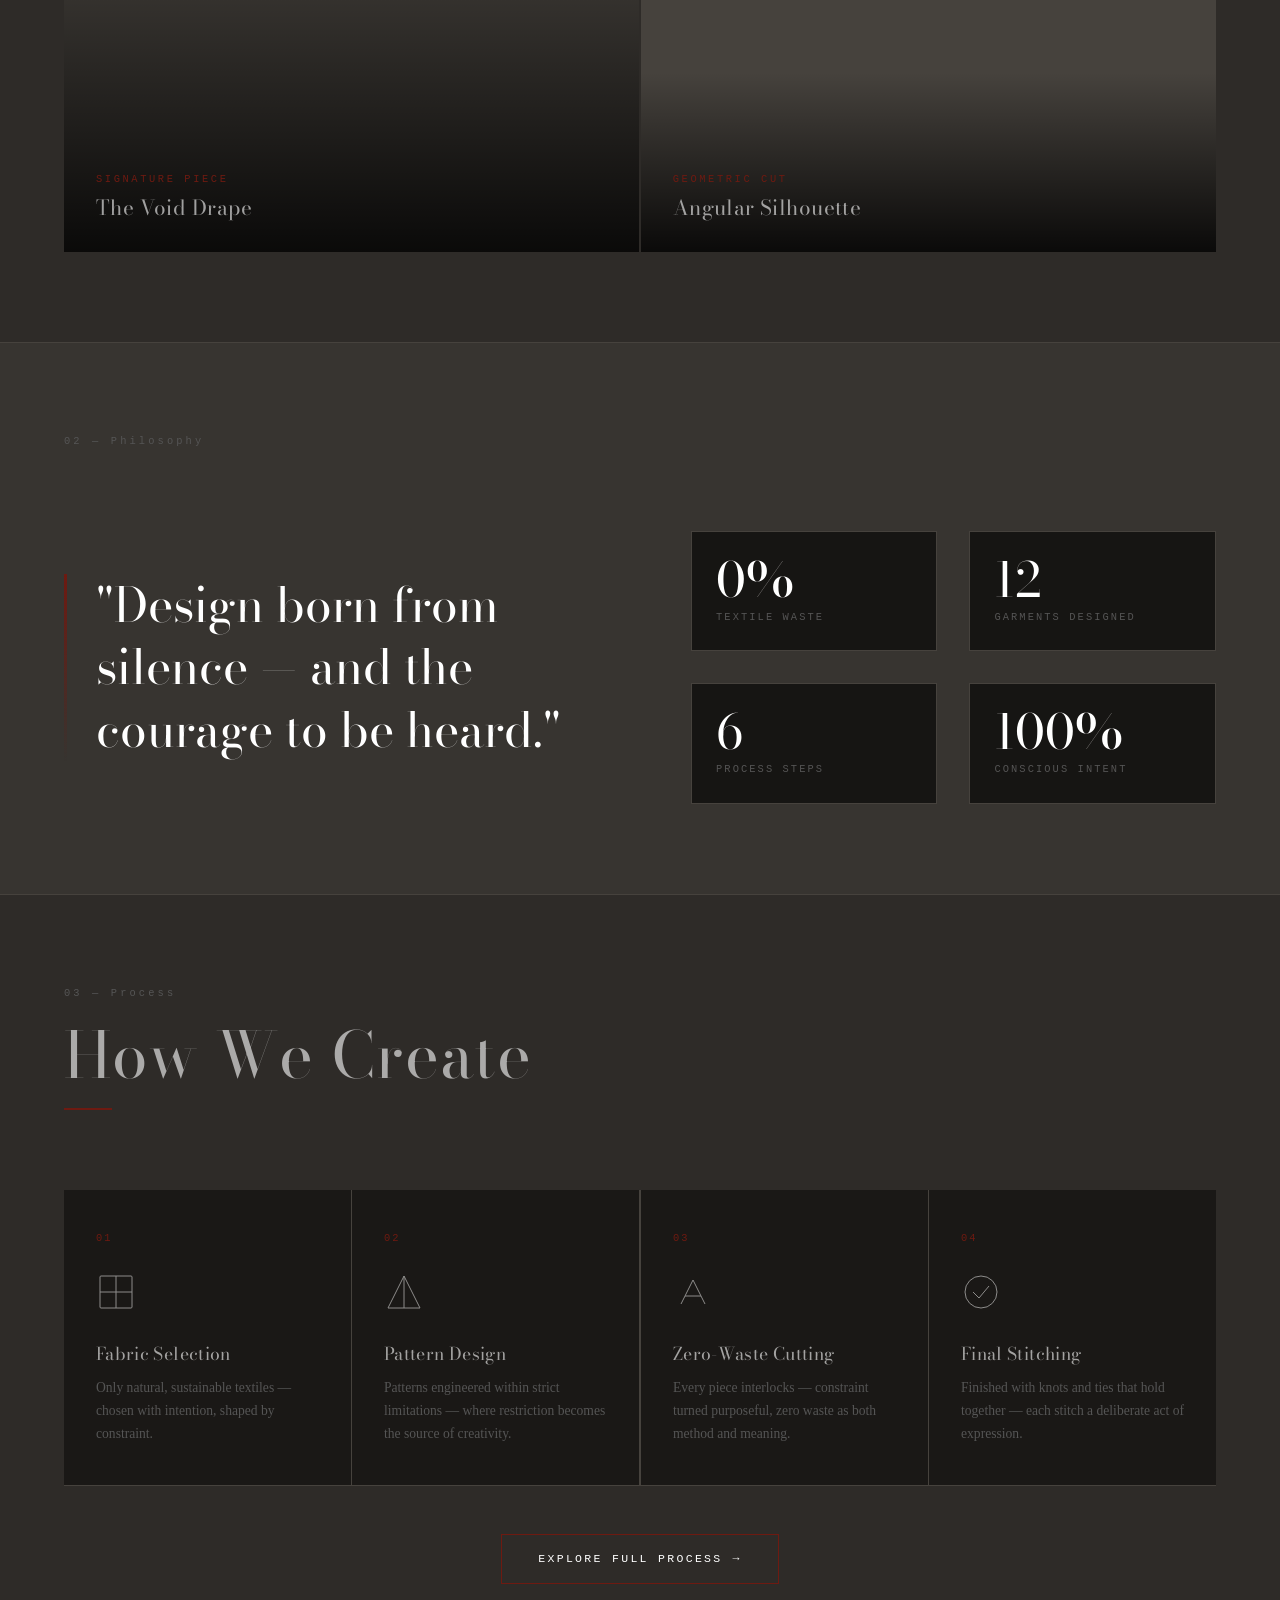
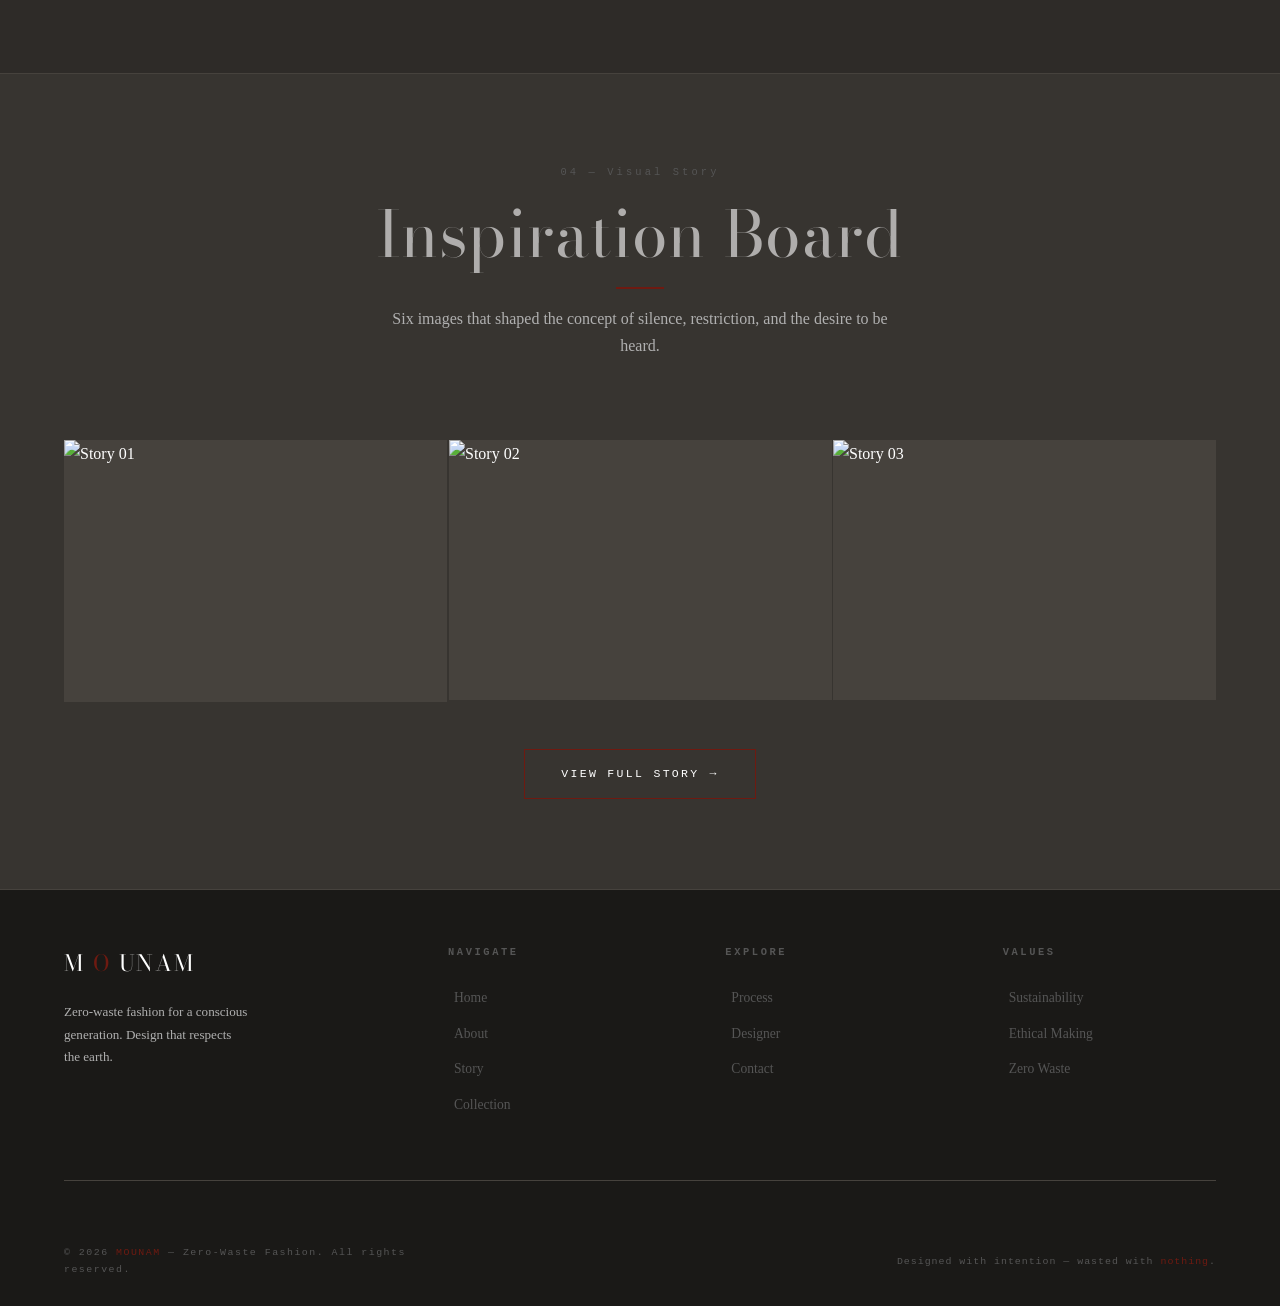
==== commit a87811bb: "Update site content with Mounam concept language and about section changes - Replace all page body c" ====
--- a/index.html
+++ b/index.html
@@ -84,8 +84,8 @@
     </h1>
 
     <p class="hero-sub">
-      Garments born from a philosophy — every thread intentional, every cut purposeful.
-      A new era of conscious couture.
+      Garments born from silence — every knot intentional, every cut a form of expression.
+      Fashion that transforms restriction into freedom.
     </p>
 
     <div class="hero-cta">
@@ -109,18 +109,18 @@
 <div class="marquee-band">
   <div class="marquee-track">
     <div class="marquee-item"><span class="marquee-dot"></span>Zero Textile Waste</div>
-    <div class="marquee-item"><span class="marquee-dot"></span>Conscious Design</div>
-    <div class="marquee-item"><span class="marquee-dot"></span>Sustainable Couture</div>
-    <div class="marquee-item"><span class="marquee-dot"></span>Ethical Fashion</div>
-    <div class="marquee-item"><span class="marquee-dot"></span>Pattern Engineering</div>
-    <div class="marquee-item"><span class="marquee-dot"></span>Responsible Beauty</div>
+    <div class="marquee-item"><span class="marquee-dot"></span>Silence Into Expression</div>
+    <div class="marquee-item"><span class="marquee-dot"></span>Restriction as Concept</div>
+    <div class="marquee-item"><span class="marquee-dot"></span>Freedom of Form</div>
+    <div class="marquee-item"><span class="marquee-dot"></span>Zero Waste Pattern Cutting</div>
+    <div class="marquee-item"><span class="marquee-dot"></span>Multi-Wear Design</div>
     <!-- duplicate for seamless loop -->
     <div class="marquee-item"><span class="marquee-dot"></span>Zero Textile Waste</div>
-    <div class="marquee-item"><span class="marquee-dot"></span>Conscious Design</div>
-    <div class="marquee-item"><span class="marquee-dot"></span>Sustainable Couture</div>
-    <div class="marquee-item"><span class="marquee-dot"></span>Ethical Fashion</div>
-    <div class="marquee-item"><span class="marquee-dot"></span>Pattern Engineering</div>
-    <div class="marquee-item"><span class="marquee-dot"></span>Responsible Beauty</div>
+    <div class="marquee-item"><span class="marquee-dot"></span>Silence Into Expression</div>
+    <div class="marquee-item"><span class="marquee-dot"></span>Restriction as Concept</div>
+    <div class="marquee-item"><span class="marquee-dot"></span>Freedom of Form</div>
+    <div class="marquee-item"><span class="marquee-dot"></span>Zero Waste Pattern Cutting</div>
+    <div class="marquee-item"><span class="marquee-dot"></span>Multi-Wear Design</div>
   </div>
 </div>
 
@@ -167,7 +167,7 @@
   <div class="philosophy">
     <div class="reveal-left">
       <p class="philosophy-quote">
-        "Design that leaves nothing behind — not even a thread of excess."
+        "Design born from silence — and the courage to be heard."
       </p>
     </div>
     <div class="philosophy-stats reveal-right delay-2">
@@ -206,7 +206,7 @@
         <rect x="4" y="4" width="32" height="32" rx="1"/><path d="M4 20h32M20 4v32"/>
       </svg>
       <h3 class="step-title">Fabric Selection</h3>
-      <p class="step-desc">Only natural, sustainable, and low-impact textiles enter the studio.</p>
+      <p class="step-desc">Only natural, sustainable textiles — chosen with intention, shaped by constraint.</p>
     </div>
     <div class="step-card reveal delay-2">
       <div class="step-num">02</div>
@@ -214,7 +214,7 @@
         <polygon points="20,4 36,36 4,36"/><line x1="20" y1="4" x2="20" y2="36"/>
       </svg>
       <h3 class="step-title">Pattern Design</h3>
-      <p class="step-desc">Patterns engineered to use 100% of fabric with geometric precision.</p>
+      <p class="step-desc">Patterns engineered within strict limitations — where restriction becomes the source of creativity.</p>
     </div>
     <div class="step-card reveal delay-3">
       <div class="step-num">03</div>
@@ -222,7 +222,7 @@
         <path d="M8 32 L20 8 L32 32"/><path d="M12 24 L28 24"/>
       </svg>
       <h3 class="step-title">Zero-Waste Cutting</h3>
-      <p class="step-desc">Every piece interlocks like a puzzle — nothing is discarded.</p>
+      <p class="step-desc">Every piece interlocks — constraint turned purposeful, zero waste as both method and meaning.</p>
     </div>
     <div class="step-card reveal delay-4">
       <div class="step-num">04</div>
@@ -230,7 +230,7 @@
         <circle cx="20" cy="20" r="16"/><path d="M12 20 L18 26 L28 14"/>
       </svg>
       <h3 class="step-title">Final Stitching</h3>
-      <p class="step-desc">Hand-finished with care, creating pieces built to last a lifetime.</p>
+      <p class="step-desc">Finished with knots and ties that hold together — each stitch a deliberate act of expression.</p>
     </div>
   </div>
 
@@ -248,7 +248,7 @@
     <span class="section-num">04 — Visual Story</span>
     <h2>Inspiration Board</h2>
     <span class="accent-line center"></span>
-    <p>Six images that capture the essence of conscious couture.</p>
+    <p>Six images that shaped the concept of silence, restriction, and the desire to be heard.</p>
   </div>
   <div style="display:grid;grid-template-columns:repeat(3,1fr);gap:1.5px;margin-bottom:3rem;">
     <div class="featured-item reveal delay-1" style="min-height:260px;" data-lightbox="assets/images/garments/IMG_8010.png">
--- a/css/styles.css
+++ b/css/styles.css
@@ -812,13 +812,18 @@
 .about-img-wrap {
   position: relative;
   overflow: hidden;
+  background: var(--bg);
 }
 .about-img-wrap img {
   height: 550px;
-  filter: grayscale(40%) brightness(1.05);
-  transition: filter var(--transition-slow);
-}
-.about-img-wrap:hover img { filter: grayscale(60%); }
+  filter: grayscale(100%) brightness(0.85);
+  mix-blend-mode: multiply;
+  transition: filter 0.5s ease, transform 0.5s ease;
+}
+.about-img-wrap:hover img {
+  filter: grayscale(0%) brightness(1.1);
+  transform: scale(1.03);
+}
 .about-img-label {
   position: absolute;
   bottom: 1.5rem; left: 1.5rem;
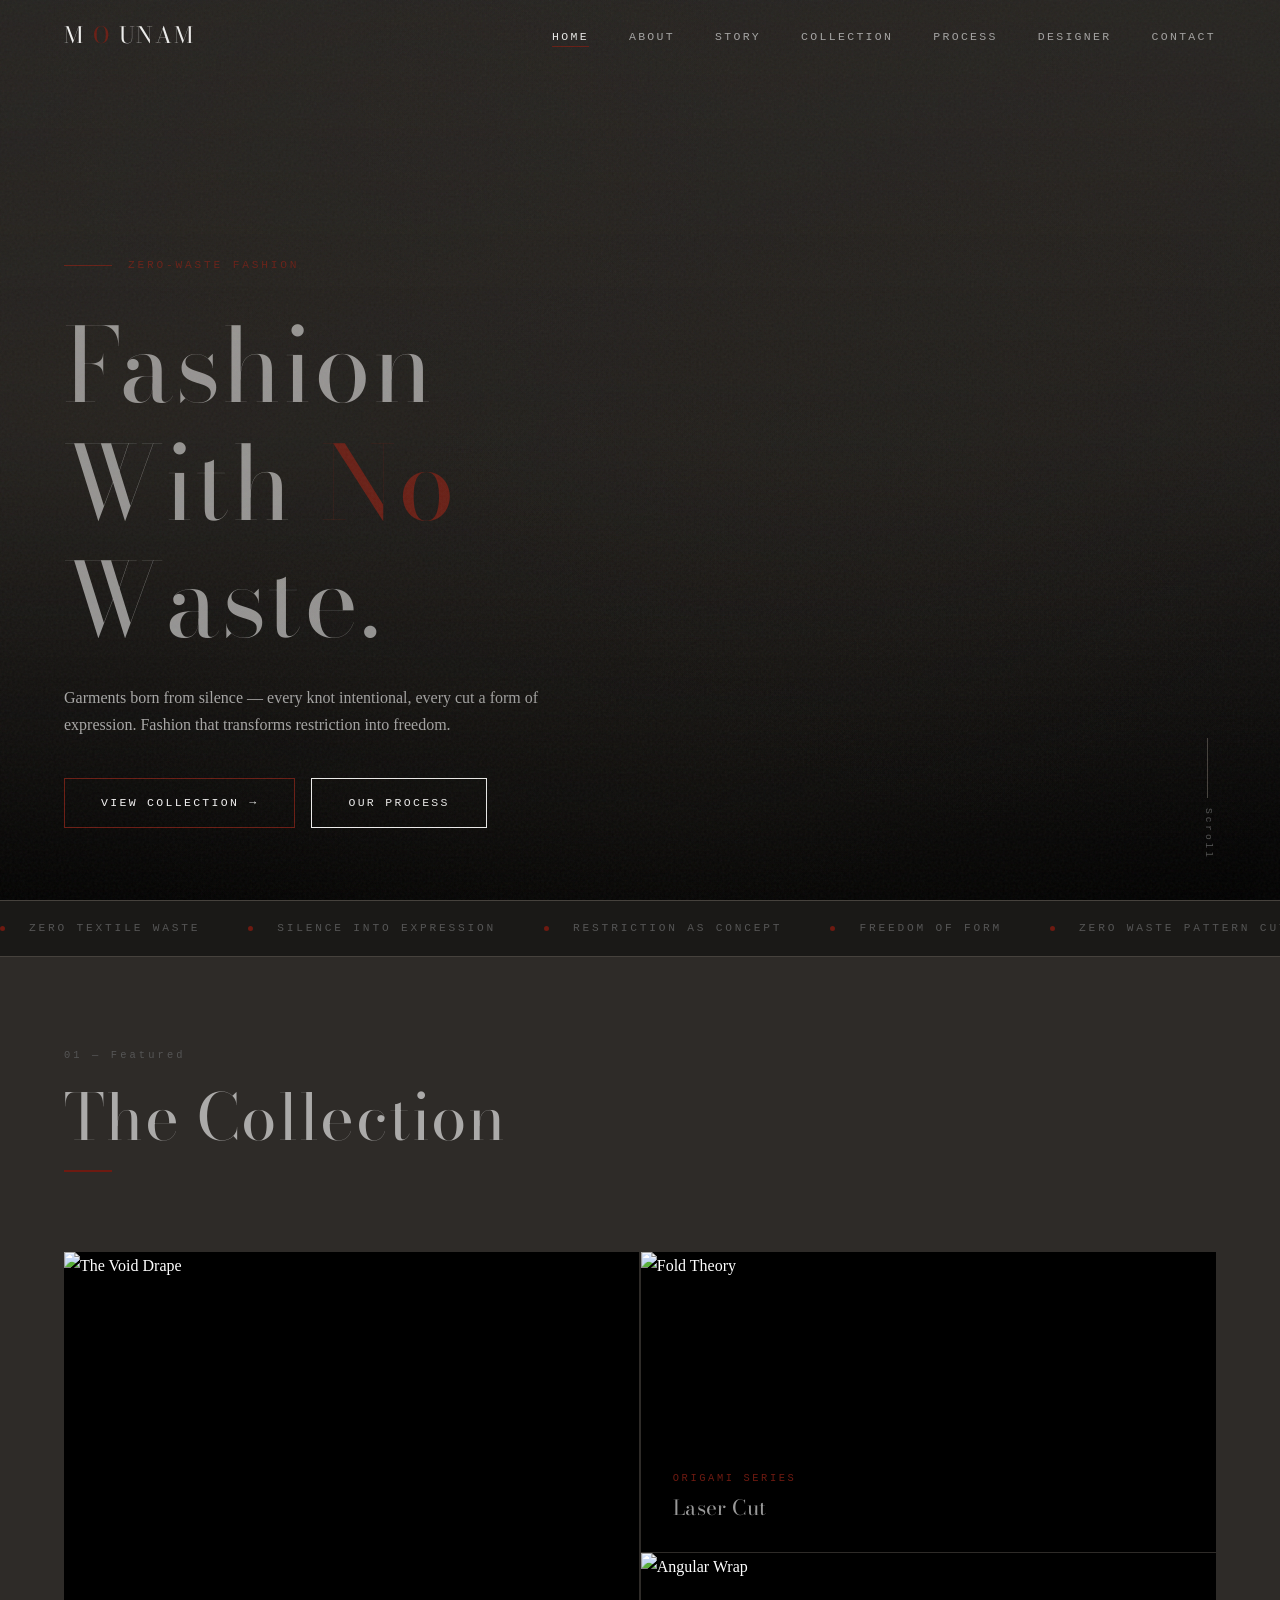
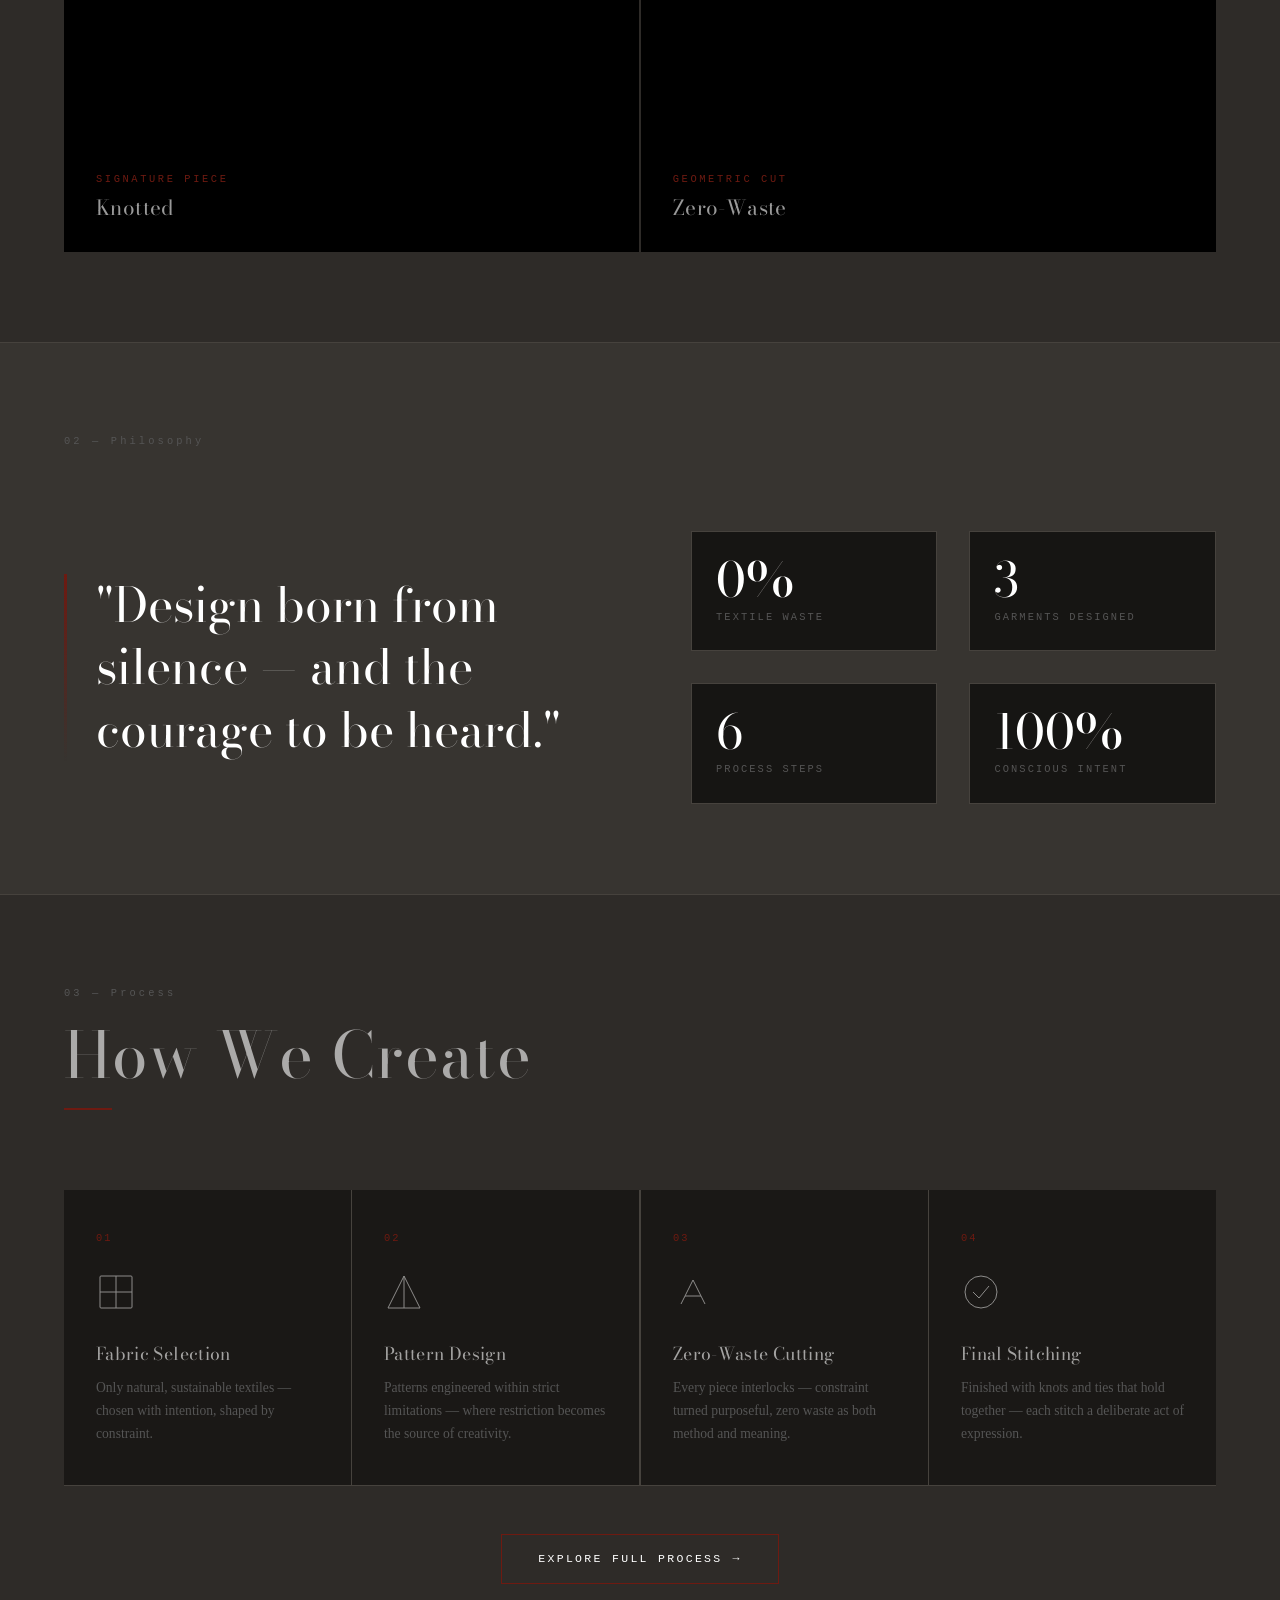
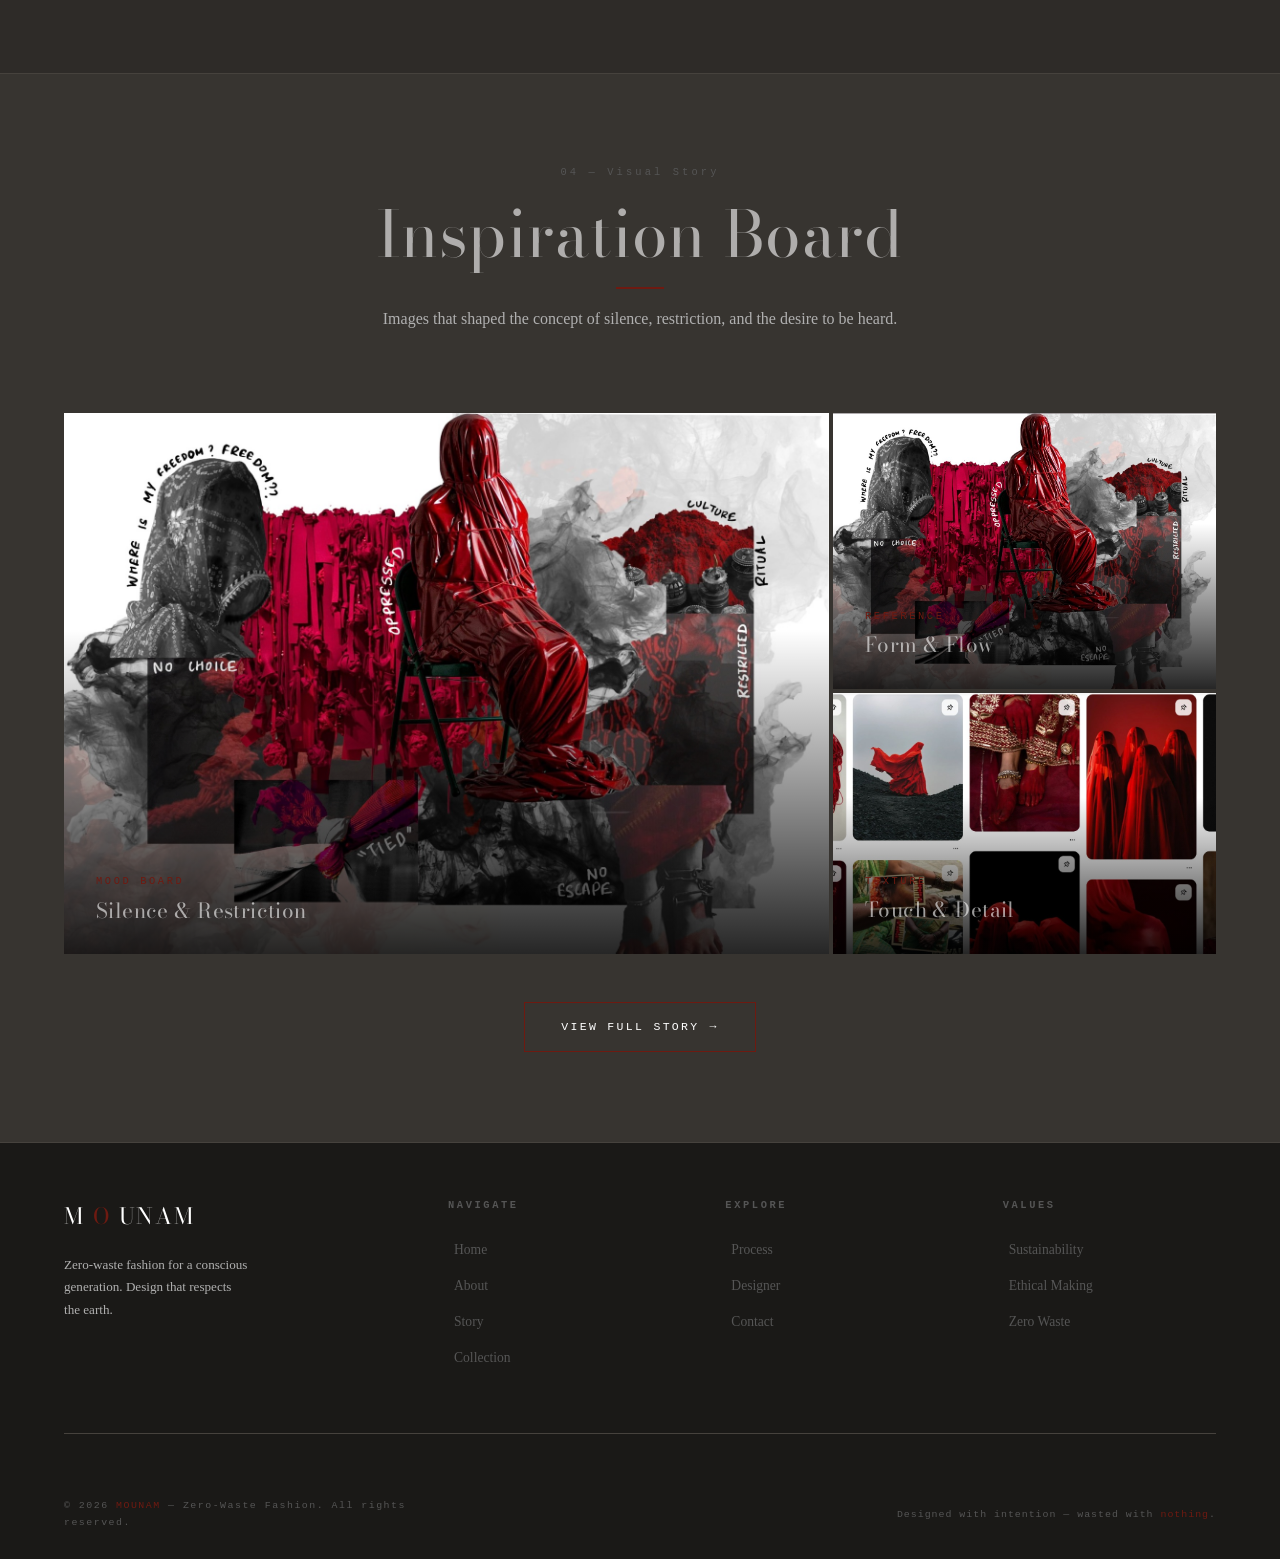
==== commit 3338d736: "Update story page layout, homepage grid images, and add Behance link to contact - Story page: replac" ====
--- a/index.html
+++ b/index.html
@@ -137,7 +137,7 @@
       <img src="assets/images/garments/IMG_7956.png" alt="The Void Drape" style="height:600px;" />
       <div class="featured-overlay">
         <span class="featured-tag">Signature Piece</span>
-        <h3 class="featured-title">The Void Drape</h3>
+        <h3 class="featured-title">Knotted</h3>
       </div>
     </div>
 
@@ -145,7 +145,7 @@
       <img src="assets/images/garments/IMG_7986.png" alt="Fold Theory" style="min-height:295px;" />
       <div class="featured-overlay">
         <span class="featured-tag">Origami Series</span>
-        <h3 class="featured-title">Fold & Form</h3>
+        <h3 class="featured-title">Laser Cut</h3>
       </div>
     </div>
 
@@ -153,7 +153,7 @@
       <img src="assets/images/garments/IMG_7990.png" alt="Angular Wrap" style="min-height:295px;" />
       <div class="featured-overlay">
         <span class="featured-tag">Geometric Cut</span>
-        <h3 class="featured-title">Angular Silhouette</h3>
+        <h3 class="featured-title">Zero-Waste</h3>
       </div>
     </div>
   </div>
@@ -176,7 +176,7 @@
         <div class="stat-label">Textile Waste</div>
       </div>
       <div class="stat-item">
-        <div class="stat-num" data-count="12" data-suffix="">12</div>
+        <div class="stat-num" data-count="3" data-suffix="">3</div>
         <div class="stat-label">Garments Designed</div>
       </div>
       <div class="stat-item">
@@ -248,19 +248,36 @@
     <span class="section-num">04 — Visual Story</span>
     <h2>Inspiration Board</h2>
     <span class="accent-line center"></span>
-    <p>Six images that shaped the concept of silence, restriction, and the desire to be heard.</p>
-  </div>
-  <div style="display:grid;grid-template-columns:repeat(3,1fr);gap:1.5px;margin-bottom:3rem;">
-    <div class="featured-item reveal delay-1" style="min-height:260px;" data-lightbox="assets/images/garments/IMG_8010.png">
-      <img src="assets/images/garments/IMG_8010.png" alt="Story 01" style="height:260px;" />
-    </div>
-    <div class="featured-item reveal delay-2" style="min-height:260px;" data-lightbox="assets/images/garments/IMG_8032.png">
-      <img src="assets/images/garments/IMG_8032.png" alt="Story 02" style="height:260px;" />
-    </div>
-    <div class="featured-item reveal delay-3" style="min-height:260px;" data-lightbox="assets/images/garments/IMG_8057.png">
-      <img src="assets/images/garments/IMG_8057.png" alt="Story 03" style="height:260px;" />
-    </div>
-  </div>
+    <p>Images that shaped the concept of silence, restriction, and the desire to be heard.</p>
+  </div>
+
+  <div style="display:grid;grid-template-columns:2fr 1fr;grid-template-rows:auto auto;gap:4px;margin-bottom:3rem;">
+    <!-- Large featured image -->
+    <div class="featured-item reveal delay-1" style="grid-row:1/3;min-height:520px;" data-lightbox="assets/images/story/123456.jpeg">
+      <img src="assets/images/story/123456.jpeg" alt="Mood Board — Silence and Restriction" style="height:520px;width:100%;object-fit:cover;" />
+      <div class="featured-overlay">
+        <span class="featured-tag">Mood Board</span>
+        <h3 class="featured-title">Silence &amp; Restriction</h3>
+      </div>
+    </div>
+    <!-- Top-right -->
+    <div class="featured-item reveal delay-2" style="min-height:256px;" data-lightbox="assets/images/story/WhatsApp Image 2026-05-13 at 22.06.24.jpeg">
+      <img src="assets/images/story/WhatsApp Image 2026-05-13 at 22.06.24.jpeg" alt="Inspiration 02" style="height:256px;width:100%;object-fit:cover;" />
+      <div class="featured-overlay">
+        <span class="featured-tag">Reference</span>
+        <h3 class="featured-title">Form &amp; Flow</h3>
+      </div>
+    </div>
+    <!-- Bottom-right -->
+    <div class="featured-item reveal delay-3" style="min-height:256px;" data-lightbox="assets/images/garments/story 123.jpeg">
+      <img src="assets/images/garments/story 123.jpeg" alt="Inspiration 03" style="height:256px;width:100%;object-fit:cover;" />
+      <div class="featured-overlay">
+        <span class="featured-tag">Texture</span>
+        <h3 class="featured-title">Touch &amp; Detail</h3>
+      </div>
+    </div>
+  </div>
+
   <div style="text-align:center;" class="reveal">
     <a href="story.html" class="btn">
       <span>View Full Story</span>
--- a/css/styles.css
+++ b/css/styles.css
@@ -633,8 +633,18 @@
 .featured-item {
   position: relative;
   overflow: hidden;
-  background: var(--bg-3);
+  background: #000;
   cursor: none;
+  display: flex;
+  flex-direction: column;
+}
+.featured-item img {
+  width: 100%;
+  height: 100% !important;
+  min-height: 256px;
+  object-fit: cover;
+  display: block;
+  flex: 1;
 }
 .featured-item:first-child {
   grid-row: span 2;
@@ -923,6 +933,52 @@
   margin-bottom: 0.5rem;
 }
 .story-item-title { font-size: 1rem; }
+
+/* Story Mood Board Layout */
+.story-moodboard-wrap {
+  display: grid;
+  grid-template-columns: 1fr;
+  gap: 4rem;
+  align-items: start;
+  max-width: var(--max-w);
+  margin: 0 auto;
+  padding: 0 var(--gutter);
+}
+.story-moodboard-img {
+  position: sticky;
+  top: 6rem;
+}
+.story-moodboard-img img {
+  width: 100%;
+  height: auto;
+  display: block;
+  border: 1px solid var(--bg-3);
+}
+.story-moodboard-text {
+  display: flex;
+  flex-direction: column;
+  gap: 0;
+}
+.story-text-item {
+  padding: 1.8rem 0;
+  border-bottom: 1px solid var(--bg-3);
+  display: flex;
+  flex-direction: column;
+  gap: 0.5rem;
+}
+.story-text-item:first-child {
+  border-top: 1px solid var(--bg-3);
+}
+.story-text-item .story-item-num {
+  font-family: var(--font-mono);
+  font-size: 0.6rem;
+  color: var(--red);
+  letter-spacing: 0.25em;
+}
+.story-text-item .story-item-title {
+  font-size: 1.1rem;
+  color: var(--white);
+}
 
 /* ================================================
    GARMENTS PAGE
@@ -1499,6 +1555,8 @@
   .garments-grid { grid-template-columns: repeat(2, 1fr); }
   .garment-img-wrap { height: 260px; }
   .story-masonry { columns: 2; }
+  .story-moodboard-wrap { grid-template-columns: 1fr; gap: 2.5rem; }
+  .story-moodboard-img { position: static; }
   .about-split { grid-template-columns: 1fr; }
   .about-img-wrap::before { display: none; }
   .contact-layout { grid-template-columns: 1fr; }
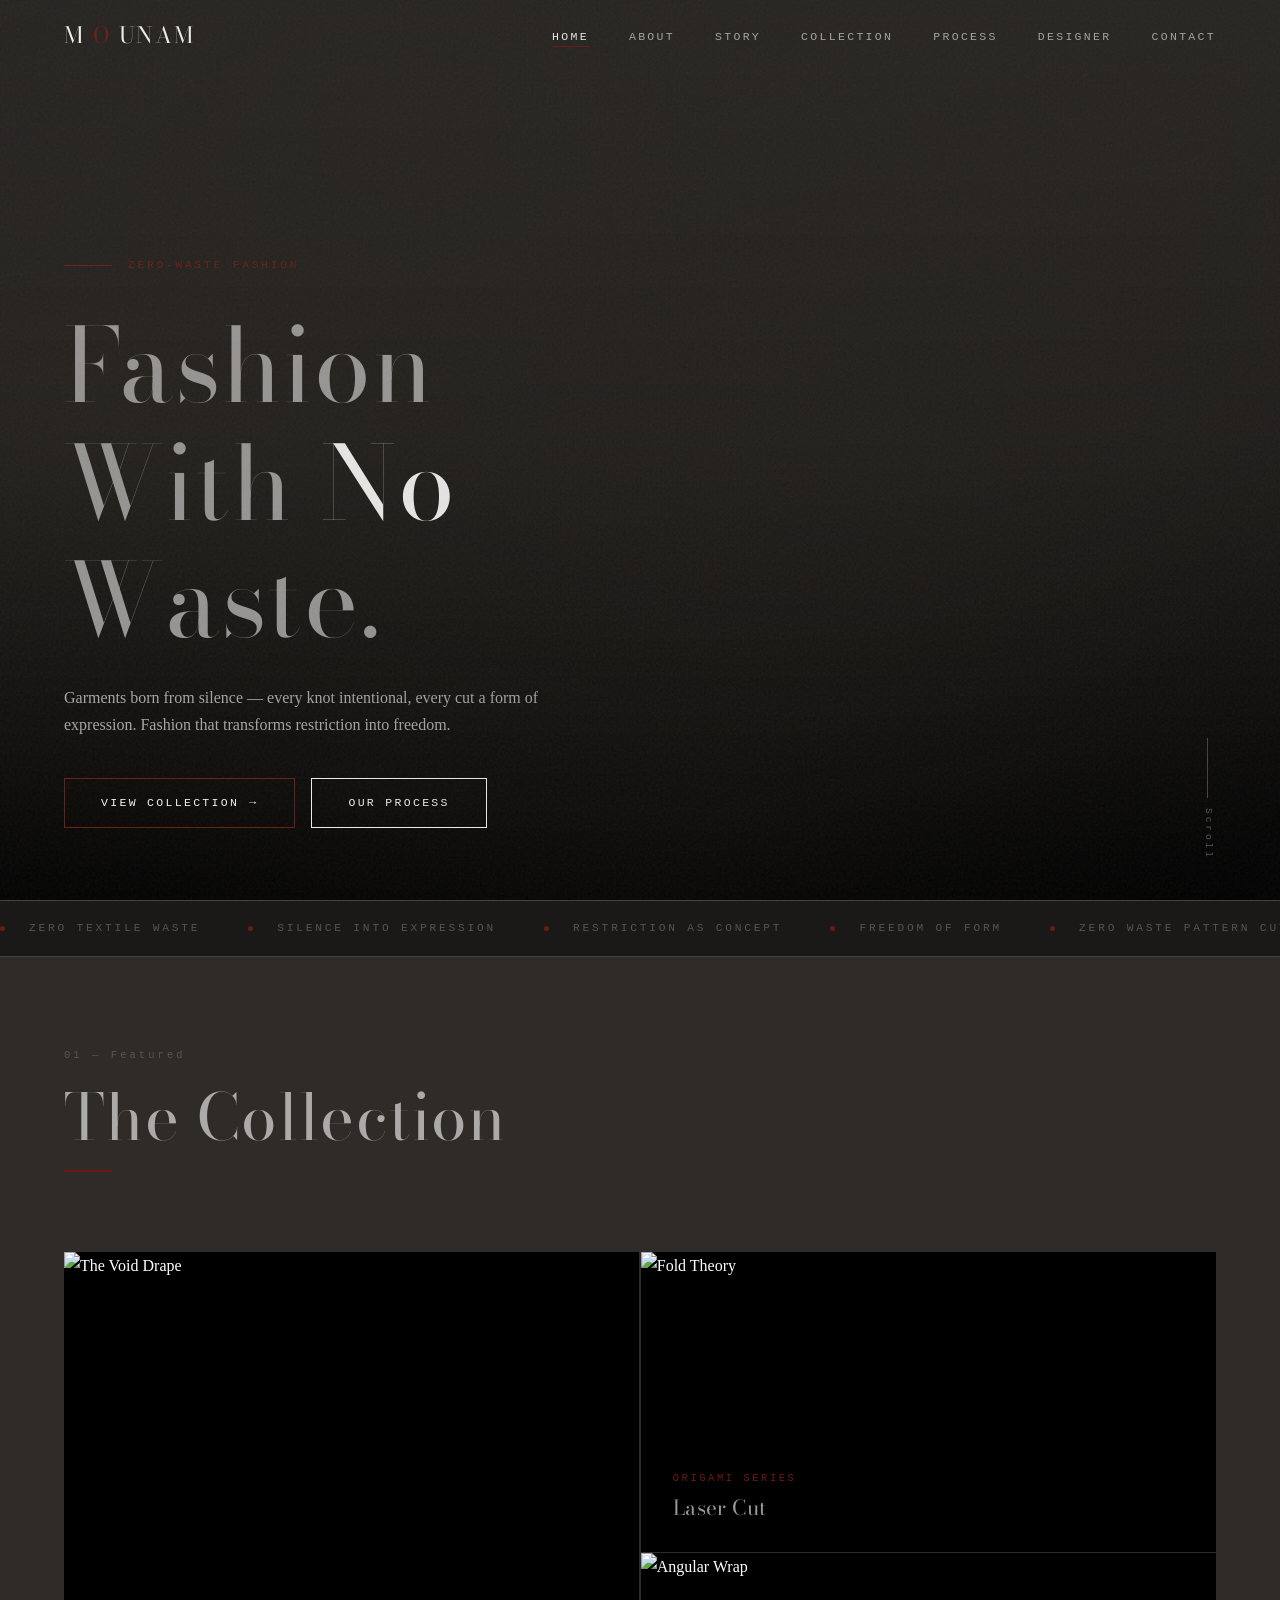
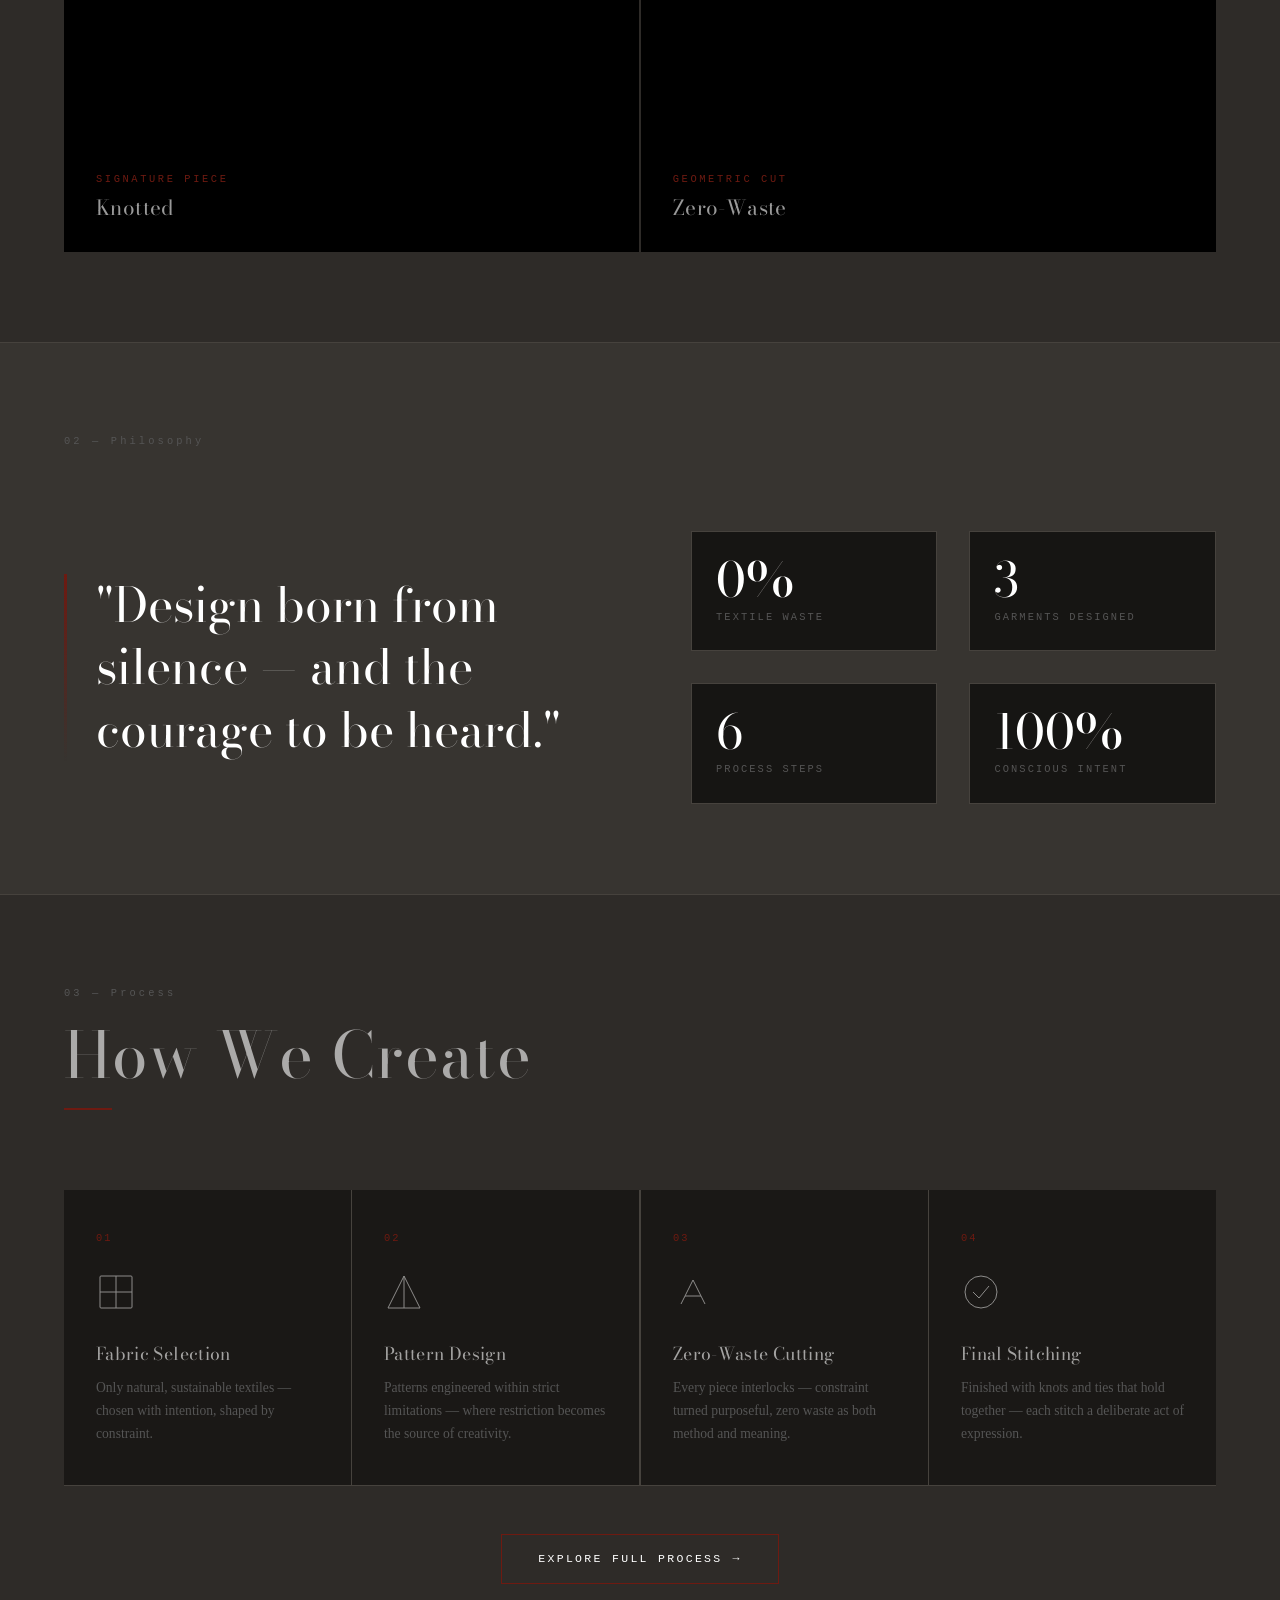
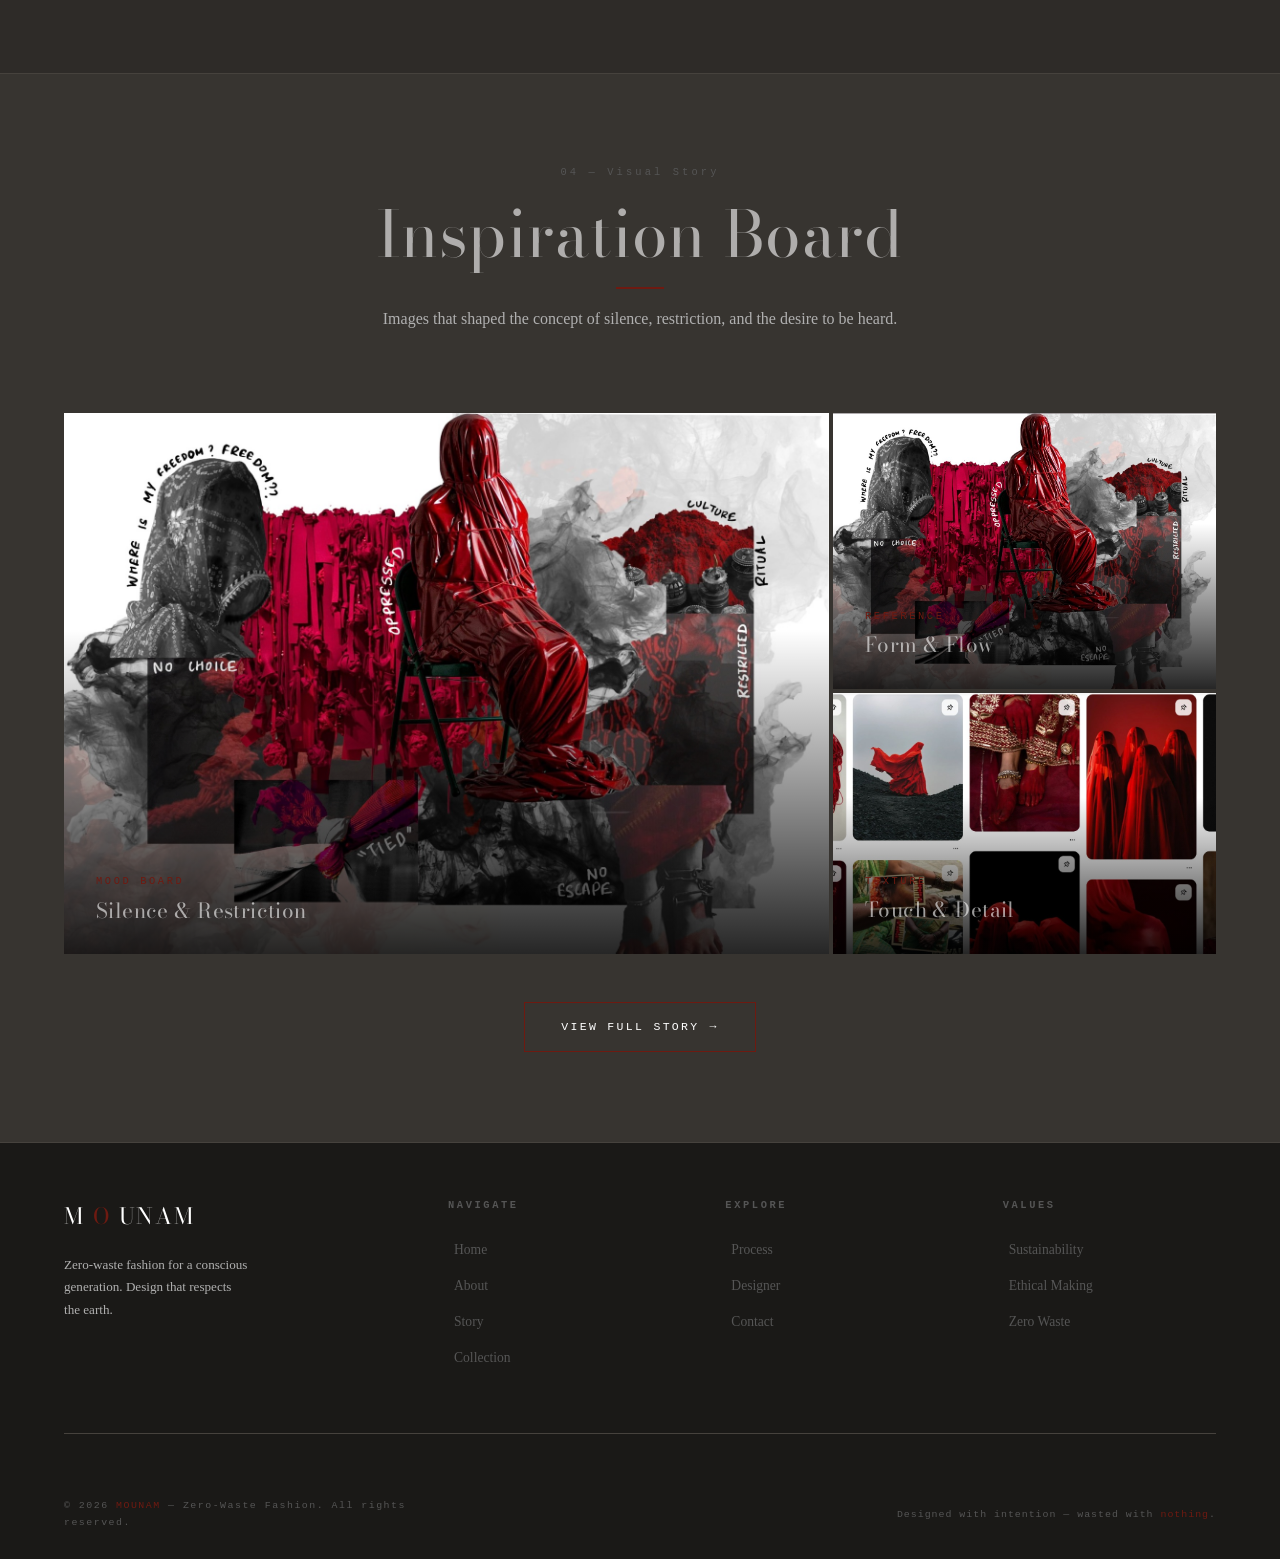
==== commit cdc2e04c: "Change hero title 'No' colour from red to white Co-Authored-By: Claude Sonnet 4.6 <noreply@anthropic" ====
--- a/index.html
+++ b/index.html
@@ -79,7 +79,7 @@
 
     <h1 class="hero-title">
       <span class="line"><span>Fashion</span></span>
-      <span class="line"><span>With <em style="font-style:normal;color:var(--red)">No</em></span></span>
+      <span class="line"><span>With <em style="font-style:normal;color:var(--white)">No</em></span></span>
       <span class="line"><span>Waste.</span></span>
     </h1>
 
